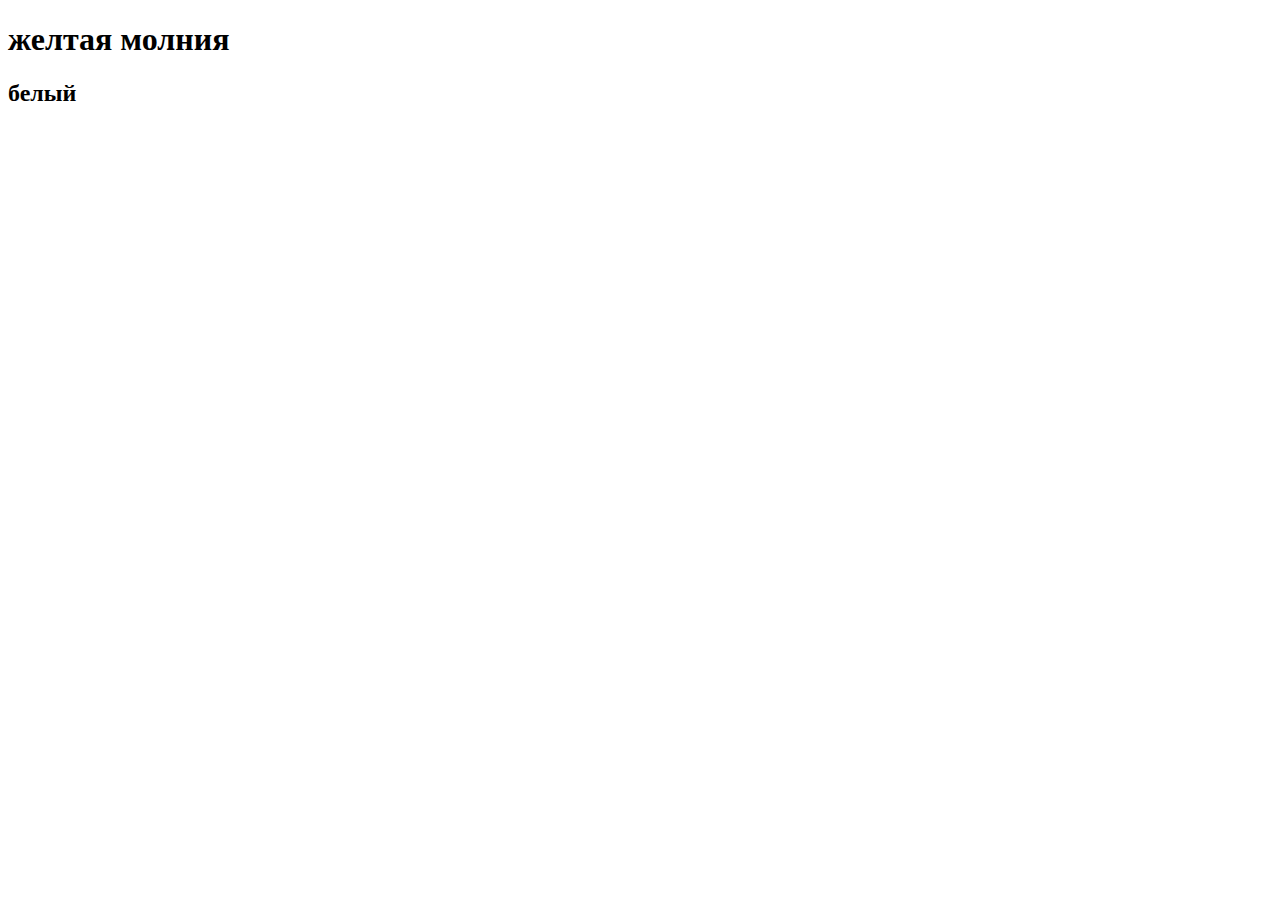
==== index.html @ 7716091f "Два заголовка" ====
<!DOCTYPE html>
<html lang="ru">
<head>
    <meta charset="UTF-8">
    <meta name="viewport" content="width=device-width, initial-scale=1.0">
    <title>Document</title>
</head>
<body>
    <h1>желтая молния</h1>
    <h2>белый</h2>
</body>
</html>
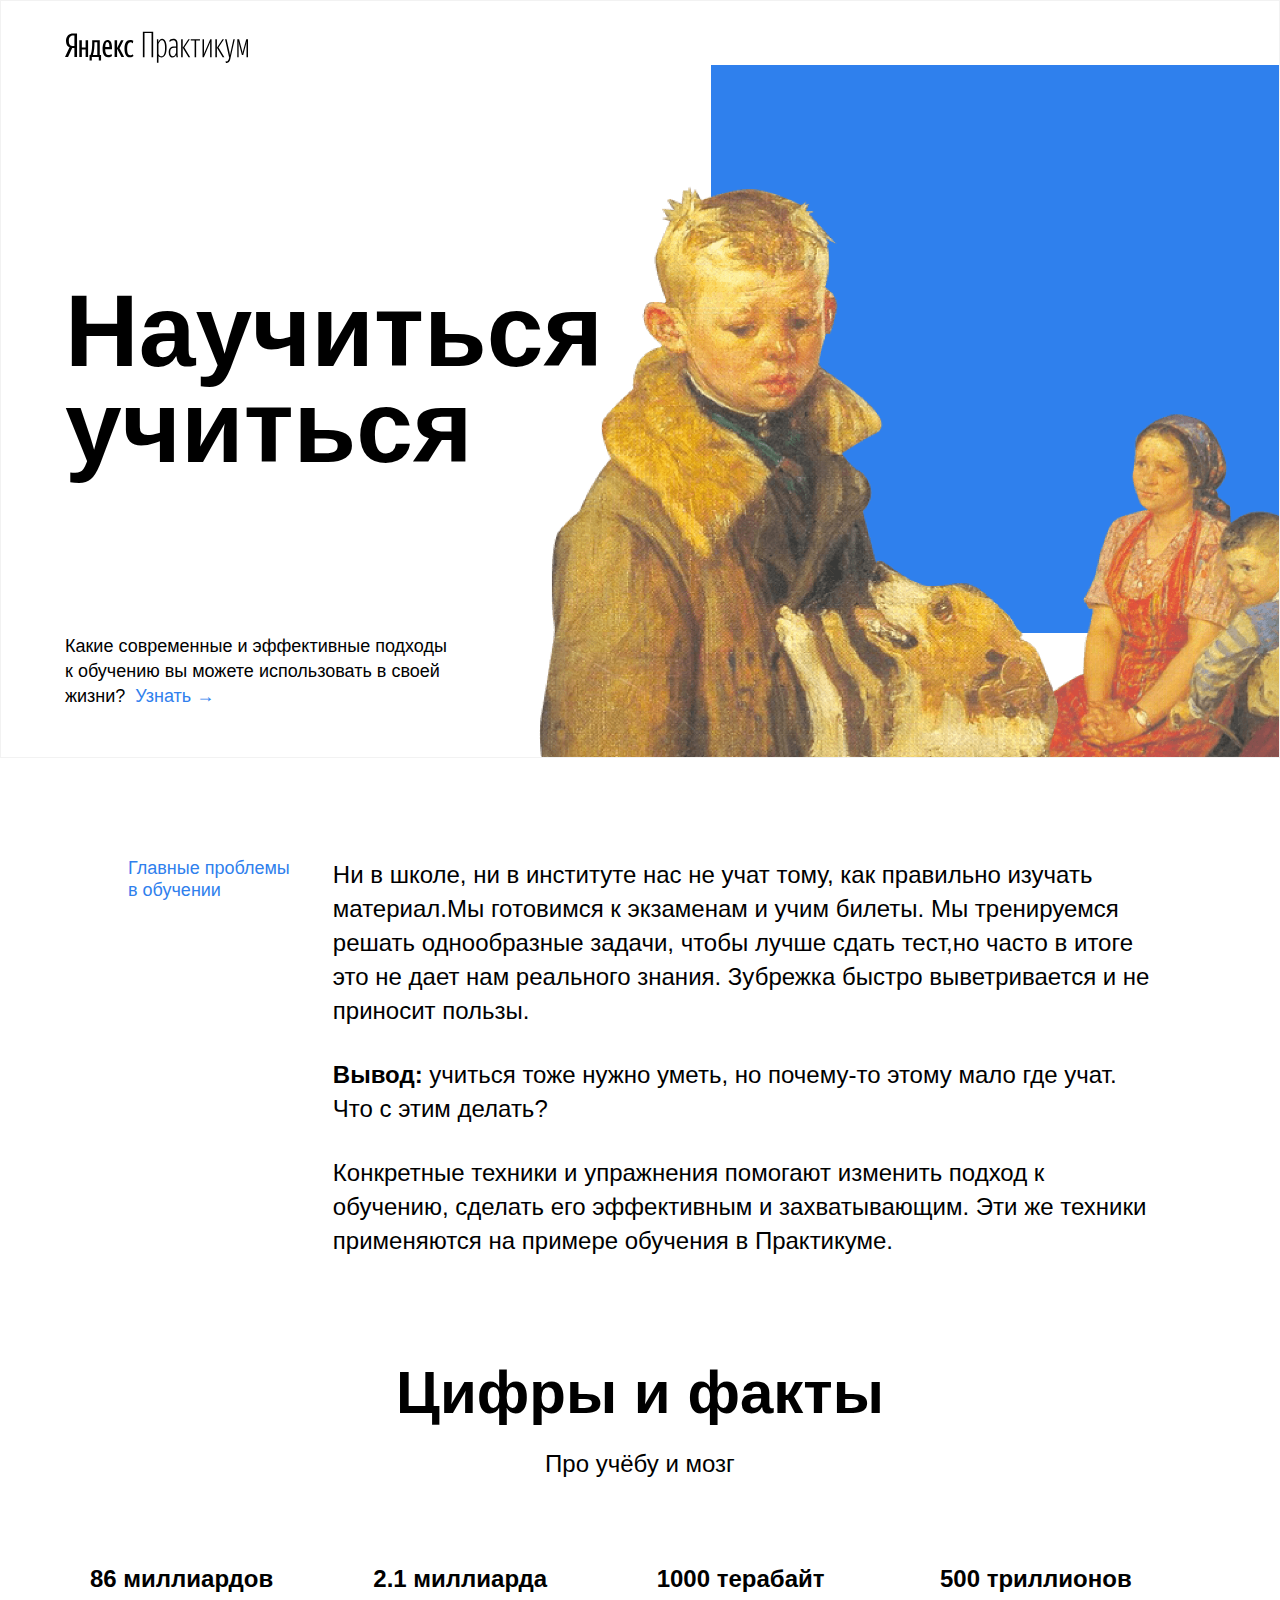
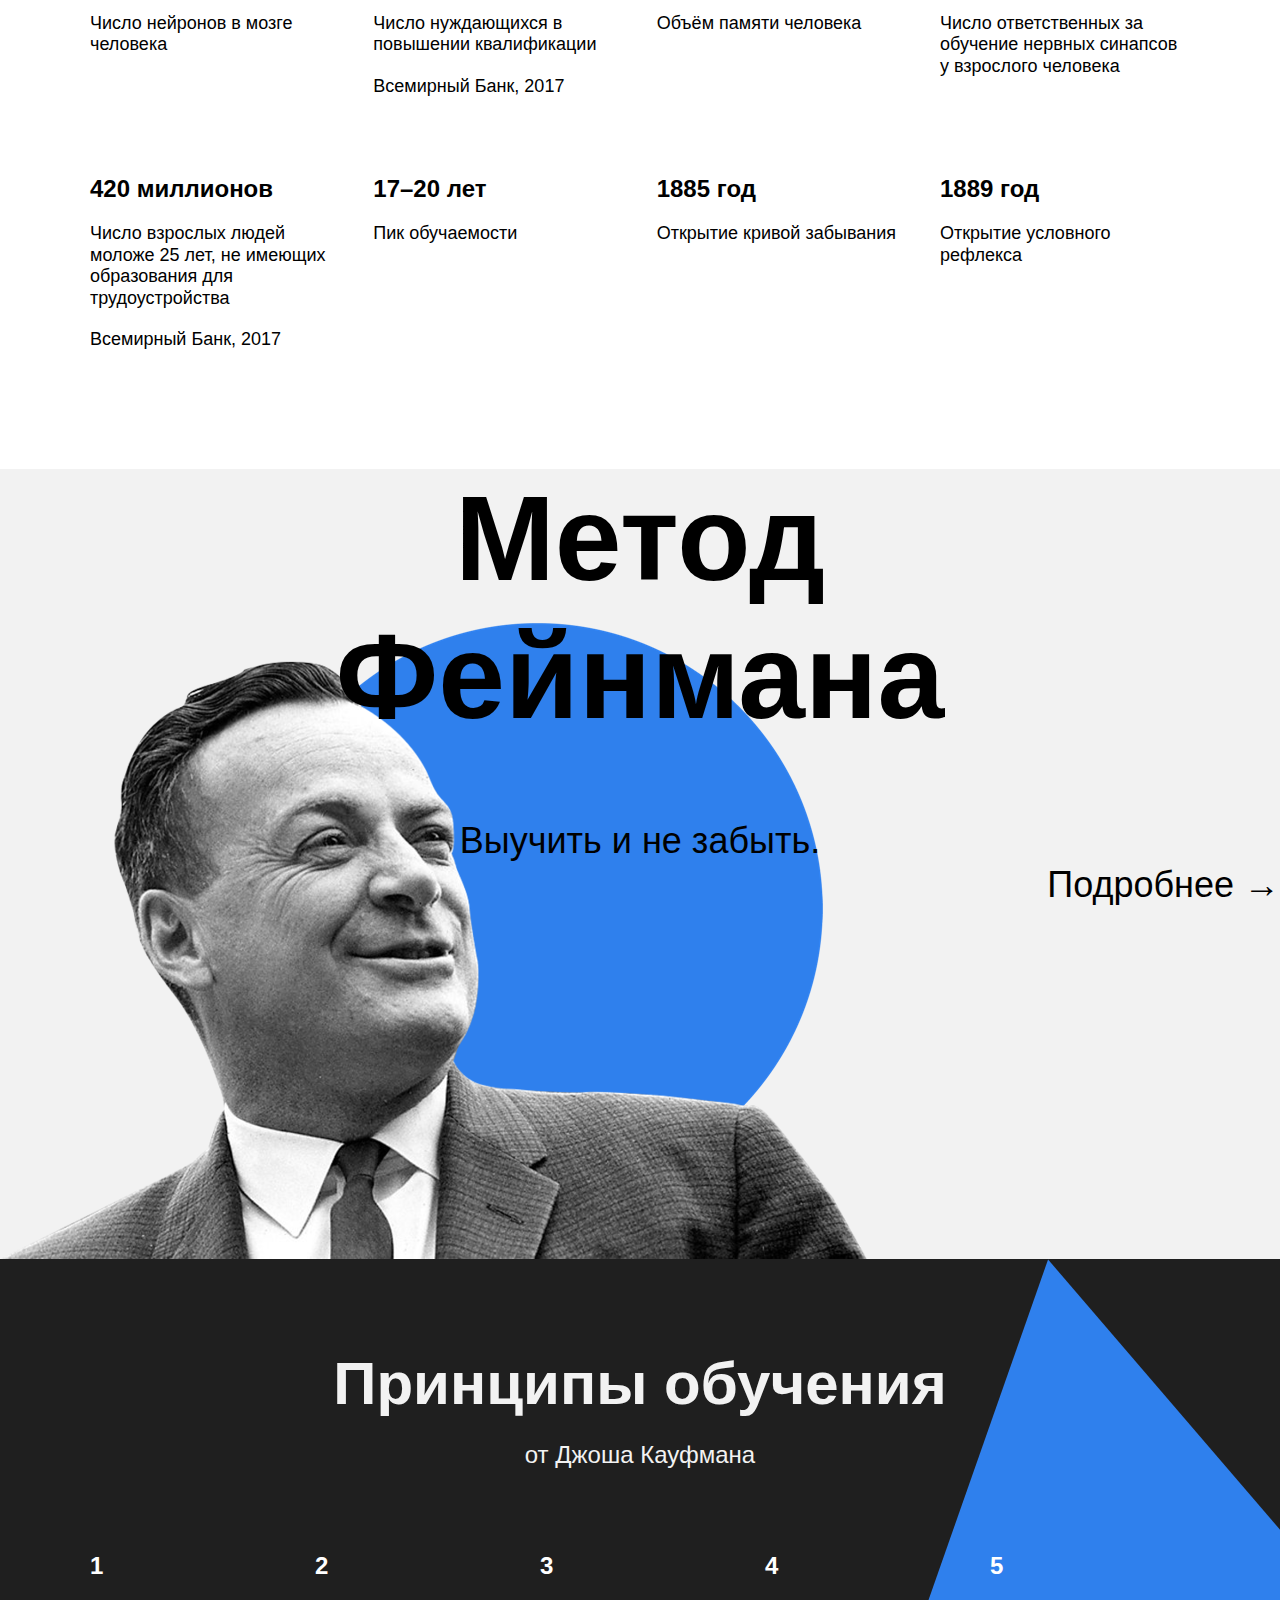
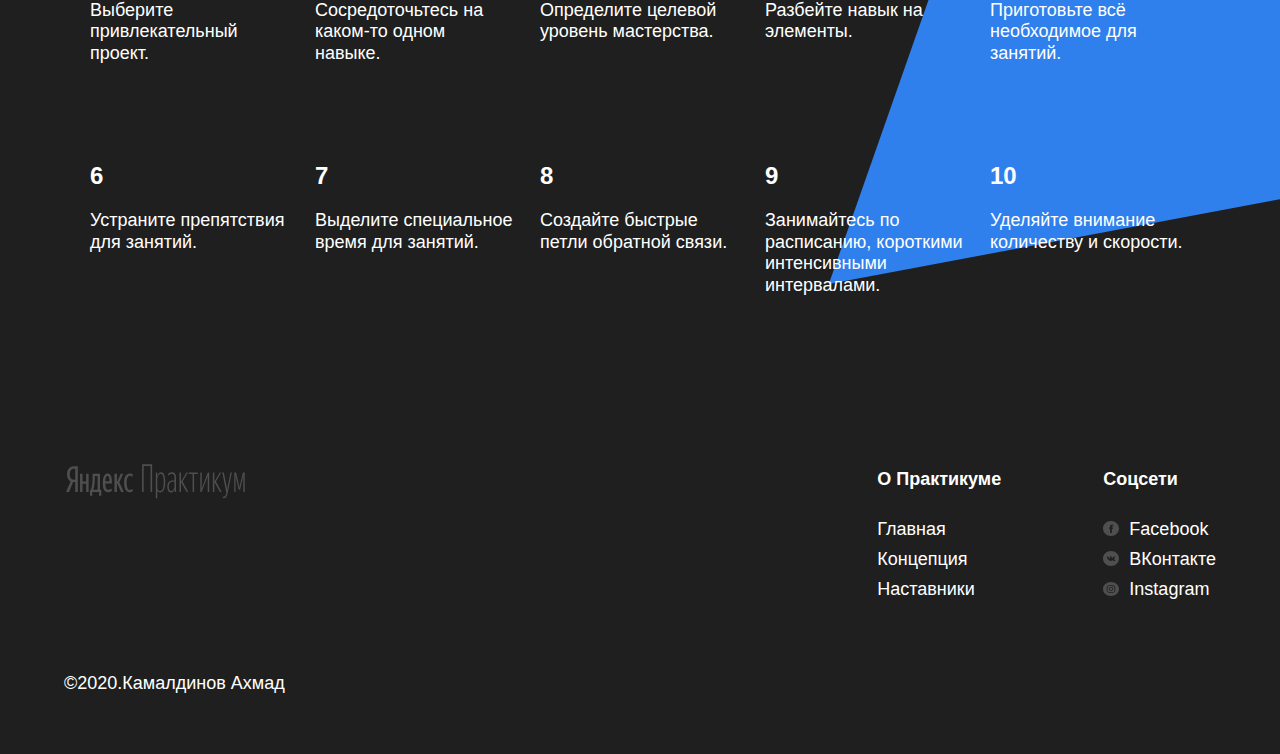
==== commit 2ded3107: "first-p" ====
--- a/index.html
+++ b/index.html
@@ -1,12 +1,181 @@
 <!DOCTYPE html>
 <html lang="ru">
 <head>
-    <meta charset="UTF-8">
-    <meta name="viewport" content="width=device-width, initial-scale=1.0">
-    <title>Document</title>
+  <meta charset="UTF-8">
+  <meta name="viewport" content="width=device-width, initial-scale=1.0">
+  <link rel="stylesheet" href="style.css">
+  <link rel="stylesheet" href="normalize.css">
+  <title> Научиться учиться </title>
 </head>
 <body>
-    <h1>желтая молния</h1>
-    <h2>белый</h2>
+  <div class="page">
+    <header class="header">
+    <img src="./images/logo_place_header.svg" alt="yandex-logo" class="logo logo_place_header">
+    <h1 class="header__title">Научиться учиться</h1>
+    <img src="./images/header-image.png" alt="header-image" class="header__main-illustration">  
+    <p class="header__subtitle">Какие современные и эффективные подходы к обучению вы можете использовать в своей жизни? &nbsp 
+    <a href=# class="header__link"> Узнать →</a> </p>
+    <div class="header__square-pic"> </div>
+    </header>
+
+
+    <main class="content">
+      <section class="description">
+        <div class="two-columns">
+          <h2 class="two-columns__brief">  Главные проблемы в обучении  </h2>
+        <div class="two-columns__main-text">  
+          <p class="two-columns__paragraph">
+             Ни в школе, ни в институте нас не учат тому, как правильно изучать материал.Мы 
+             готовимся к экзаменам и учим билеты. Мы тренируемся решать однообразные задачи, 
+             чтобы лучше сдать тест,но часто в итоге это не дает нам реального знания. Зубрежка 
+             быстро выветривается и не приносит пользы.</p>
+             <p class="two-columns__paragraph"> <span class="two-columns__span-accent"> Вывод: </span>
+             учиться тоже нужно уметь, но почему-то этому мало где учат. Что с этим делать?</p> 
+             <p class="two-columns__paragraph"> Конкретные техники и упражнения помогают 
+             изменить подход к обучению, сделать его эффективным и захватывающим. 
+             Эти же техники применяются на примере обучения в Практикуме.</p>
+        </div>
+        </div>
+      </section>
+    
+
+      <section class="digits">
+           <h2 class="section-title"> Цифры и факты </h2>
+           <p class="section-subtitle"> Про учёбу и мозг </p>
+      <div class="table">
+           <div class="table__cell">
+           <h3 class="table__heading">86 миллиардов </h3>
+           <p class=table__text> Число нейронов в мозге человека </p>
+          </div>
+        <div class="table__cell">
+           <h3 class="table__heading">2.1 миллиарда </h3>
+           <p class=table__text> Число нуждающихся в повышении квалификации </p>
+           <p class=table__text> Всемирный Банк, 2017 </p>
+          </div>
+        <div class="table__cell">
+           <h3 class="table__heading">1000 терабайт </h3>
+           <p class=table__text> Объём памяти человека </p>
+          </div>
+        <div class="table__cell">
+           <h3 class="table__heading">500 триллионов </h3>
+           <p class=table__text> Число ответственных за обучение нервных синапсов у взрослого человека </p>
+          </div>
+        <div class="table__cell">
+           <h3 class="table__heading">420 миллионов </h3>
+           <p class=table__text> Число взрослых людей моложе 25 лет, не имеющих образования для трудоустройства </p>
+           <p class=table__text> Всемирный Банк, 2017 </p>
+          </div>       
+        <div class="table__cell">
+           <h3 class="table__heading">17–20 лет </h3>
+           <p class=table__text> Пик обучаемости </p>
+          </div>
+        <div class="table__cell">
+           <h3 class="table__heading"> 1885 год</h3>
+           <p class=table__text> Открытие кривой забывания </p>
+          </div>
+        <div class="table__cell">
+           <h3 class="table__heading"> 1889 год</h3>
+           <p class=table__text> Открытие условного рефлекса </p>
+          </div>
+       </div> 
+      </section>
+
+
+      <section class="feynman">
+        <h2 class="feynman__title">Метод Фейнмана</h2>
+        <p class="feynman__subtitle">Выучить и не забыть.</p>
+        <a class="feynman__link" href=#>Подробнее →</a>
+      </section>
+
+      <section class="kaufman">
+        <h2 class="section-title section-title_theme_dark">Принципы обучения</h2>
+        <p class=" section-subtitle  section-subtitle_theme_dark">от Джоша Кауфмана</p>
+        <div class="kaufman__triangle"></div>
+        <div class="table table_theme_dark">
+          <div class="table__cell table__cell_theme_dark">
+             <h3 class="table__heading table__heading_theme_dark">1</h3>
+             <p class="table__text table__text_theme_dark">Выберите привлекательный проект.</p>
+           </div> 
+          <div class="table__cell table__cell_theme_dark">
+             <h3 class="table__heading table__heading_theme_dark">2</h3>
+             <p class="table__text table__text_theme_dark">Сосредоточьтесь на каком-то одном навыке.</p>
+          </div>
+          <div class="table__cell table__cell_theme_dark">
+             <h3 class="table__heading table__heading_theme_dark">3</h3>
+             <p class="table__text table__text_theme_dark">Определите целевой уровень мастерства.</p>
+           </div>
+          <div class="table__cell table__cell_theme_dark">
+             <h3 class="table__heading table__heading_theme_dark">4</h3>
+             <p class="table__text table__text_theme_dark">Разбейте навык на элементы.</p>
+          </div>
+          <div class="table__cell table__cell_theme_dark">
+             <h3 class="table__heading table__heading_theme_dark">5</h3>
+             <p class="table__text table__text_theme_dark">Приготовьте всё необходимое для занятий.</p>
+          </div>
+          <div class="table__cell table__cell_theme_dark">
+             <h3 class="table__heading table__heading_theme_dark">6</h3>
+             <p class="table__text table__text_theme_dark">Устраните препятствия для занятий.</p>
+          </div>
+          <div class="table__cell table__cell_theme_dark">
+             <h3 class="table__heading table__heading_theme_dark">7</h3>
+             <p class="table__text table__text_theme_dark">Выделите специальное время для занятий.</p>
+          </div>
+          <div class="table__cell table__cell_theme_dark">
+             <h3 class="table__heading table__heading_theme_dark">8</h3>
+             <p class="table__text table__text_theme_dark">Создайте быстрые петли обратной связи.</p>
+          </div>
+          <div class="table__cell table__cell_theme_dark">
+             <h3 class="table__heading table__heading_theme_dark">9</h3>
+             <p class="table__text table__text_theme_dark">Занимайтесь по расписанию, короткими интенсивными интервалами.</p>
+          </div>
+          <div class="table__cell table__cell_theme_dark">
+             <h3 class="table__heading table__heading_theme_dark">10</h3>
+             <p class="table__text table__text_theme_dark">Уделяйте внимание количеству и скорости.</p>
+          </div>
+        </div>
+      </section>
+    </main>
+
+
+    <footer class="footer">
+    <div class="footer__columns">
+      <div class="footer_column footer__column_content_copyright">
+         <img src="./images/logo_place_footer.svg" alt="yandex-logo" class="logo logo_place_footer">
+         <p class="footer__author"> &copy;2020.Камалдинов Ахмад</p>
+    </div>
+    <nav class="footer_column footer__column_content_info">
+         <h3 class="footer__column-heading">О Практикуме</h3>
+         <ul class="footer__column-links"> 
+      <li class="footer__column-list">
+         <a href="https://praktikum.yandex.ru" target="_blank" class="footer__column-link">Главная</a>
+         </li>
+      <li class="footer__column-list">
+         <a href="https://praktikum.yandex.ru/web/" target="_blank" class="footer__column-link">Концепция </a>
+         </li>
+      <li class="footer__column-list">
+         <a href="https://praktikum.yandex.ru/promo/mentors-school/" target="_blank" class="footer__column-link"> Наставники </a>
+         </li>
+      </ul>
+      </nav>
+    <nav class="footer_column footer__column_content_social">
+        <h3 class="footer__column-heading">Соцсети</h3>
+        <ul class="footer__column-links">
+      <li class="footer__column-list"> 
+        <a href="https://www.facebook.com/yandex.praktikum" target="_blank" class="footer__column-link">  
+        <img class=footer__social-icon src="images/facebook_color_white.svg"  alt="Facebook,">Facebook</a>
+        </li>
+      <li class="footer__column-list"> 
+        <a href="https://vk.com/yandex.praktikum" target="_blank" class="footer__column-link"> 
+        <img class=footer__social-icon src="images/vk_color_white.svg"  alt="VKi,">ВКонтакте</a>
+        </li>
+      <li class="footer__column-list"> 
+          <a href="https://www.instagram.com/yndx.praktikum/" target="_blank" class="footer__column-link">
+          <img class=footer__social-icon src="images/instagram_color_white.svg"  alt="Instagram,">Instagram</a>
+         </li>
+      </ul>
+    </nav>
+    </div>
+    </footer>
+  </div>
 </body>
-</html>+</html>
--- a/style.css
+++ b/style.css
@@ -0,0 +1,377 @@
+.page {
+  min-width: 1100px;
+  /* мы ещё не умеем делать мобильную версию сайта, */
+  /* поэтому выше установлена минимальная ширина страницы */
+  max-width: 1600px;
+  /* выше установили ограничение по максимальной ширине */
+  margin: 0 auto;
+  /* выше для экранов больше 1600px отцентрировали весь контент */
+  font-family: 'Helvetica Neue', Arial, sans-serif;
+}
+
+.header {
+  height: 100vh;
+  min-height: 600px;
+  max-height: 756px;
+  border-width:1px;
+  border-style:solid;
+  position: relative;
+  display: flex;
+  color:  #f2f2f2 ;
+}
+
+.logo_place_header{
+  width: 183px;
+  height: 32px;
+  position: absolute;
+  top:30px;
+  left:64px;
+}
+
+.header__main-illustration {
+  height: 608px;
+  width: 765px;
+  position: absolute;
+  bottom: 0;
+  right: 0;
+  z-index: 1;
+}
+
+.header__square-pic{
+  position: absolute;
+  top:64px;
+  right: 0;
+  width:568px ;
+  height:568px ;
+  background-color: #2f80ed;
+}
+
+.header__title{
+  align-self: center;
+  padding-left:64px;
+  font-size:102px;
+  font-weight: bold;
+  line-height: 96px;
+  width: 730px;
+  color: black;
+}
+
+.header__subtitle{
+  position:absolute;
+  bottom: 30px ;
+  left:64px;
+  width: 388px;
+  font-size: 18px;
+  font-weight: normal;
+  line-height: 25px;
+  color: #000;
+  z-index: 2;
+}
+
+
+.header__link{
+  position: absolute;
+  text-decoration: none;
+  color: #2f80ed;
+}
+
+.description {
+  min-width:784px;
+}
+
+
+.two-columns {
+  display: flex;
+  align-self: center;
+  flex-direction: row;
+  justify-content: space-between;
+  margin:100px auto 100px auto;
+  width: 80%;
+}
+
+.two-columns__paragraph:nth-of-type(2n){
+  margin-top: 30px;
+  margin-bottom: 30px;
+}
+
+
+.two-columns__paragraph{
+  margin: 0;
+  padding: 0;
+}
+
+
+.two-columns__brief {
+  margin: 0;
+  width:175px;
+  font-size: 18px;
+  line-height: 1.2;
+  font-weight: normal;
+  color: #2f80ed;
+}
+
+.two-columns__main-text {
+  width:80%;
+  font-size: 24px;
+  font-weight:normal ;
+  line-height: 34px;
+  
+}
+
+.two-columns__span-accent{
+  font-size: 24px;
+  font-weight: bold;
+  line-height: 34px;
+}
+
+.digits{
+  display: flex;
+  margin:100px auto 100px auto;
+  flex-direction: column;  
+}
+
+.table__heading {
+  margin:0;
+  line-height: 1.15;
+  font-size: 24px;
+  font-weight: bold;
+}
+
+.table{ 
+  display: flex;
+  width: 1100px;
+  flex-wrap: wrap;
+  justify-content: space-between;
+  align-self: center;
+}
+
+.section-title {
+  text-align: center;
+  align-self: center;
+  margin:0;
+  width:60%;
+  line-height: 69px;
+  font-size: 60px;
+  font-weight: bold;
+}
+
+.section-subtitle {
+  width:60%;
+  text-align: center;
+  align-self: center;
+  margin-top: 20px;
+  line-height: 34px;
+  font-size: 24px;
+  font-weight: normal;
+}
+
+.table__cell{
+  width:250px;
+  margin-top:60px;
+}
+
+.table__text{
+  line-height: 1.2;
+  font-size: 18px;
+  font-weight: normal;
+  margin-top:20px;
+}
+
+.feynman{
+  display:flex;
+  background-image: url(./images/feynman.png);
+  background-repeat: no-repeat;
+  position: relative;
+  flex-direction: column;
+  background-position: left bottom;
+  background-size: 867px 637px;
+  height: 790px;
+  background-color: #f2f2f2;
+}
+
+.feynman__title {
+  text-align: center;
+  align-self: center;
+  margin: 0;
+  font-size: 120px;
+  font-weight: bold;
+  line-height: 1.15;
+  width: 648px;
+  z-index: 1;
+}
+
+.feynman__subtitle{
+  text-align: center;
+  align-self: center;
+  margin-top: 70px;
+  line-height: 51px;
+  font-size:36px;
+  font-weight: normal;
+  z-index: 1;
+}
+
+.feynman__link{
+  position: absolute;
+  right:0;
+  top:50%;
+  font-size: 36px;
+  list-style: 51px;
+  font-weight: normal;
+  text-decoration: none;
+  color: black;
+  z-index: 1;
+}
+
+.kaufman{
+  display: flex;
+  flex-direction: column;
+  overflow: hidden;
+  position: relative;
+  background-color: #1f1f1f;
+  padding-bottom: 90px;
+}
+  
+.kaufman__triangle {
+  background-image: url(./images/kaufman-triangle.svg);
+  height: 877px;
+  width:  877px;
+  position: absolute;
+  background-size: contain;
+  z-index: 1;
+  top: 0;
+  right: -210px;
+  }
+
+
+.section-title_theme_dark{
+  z-index: 1;
+  width: 60%;
+  margin: 90px 0 20px 0;
+  color: #f2f2f2;
+  font-size: 60px;
+  font-weight: bold;
+  line-height: 69px;
+  }
+
+.section-subtitle_theme_dark{
+  z-index: 1;
+  margin: 0;
+  width: 60%;
+  color: #f2f2f2;
+  font-size: 24px;
+  font-weight: normal;
+  line-height: 34px;
+  }
+
+/* и элемента с модификатором вида ключ-значение */
+.table__cell_theme_dark {
+  width: 200px;
+  color: white;
+  margin-right: 0;
+  margin-top: 80px;
+  z-index: 1;
+}
+
+.table__heading_theme_dark{
+  font-size: 24px;
+  font-weight: bold;
+  line-height: 1.15;
+}
+
+.table__text_theme_dark{
+  font-size: 18px;
+  font-weight: normal;
+  line-height: 1.2;
+}
+
+.footer {
+  padding: 60px 0 40px 0;
+  background-color: #1f1f1f;
+}
+
+.footer__author {
+  align-self: baseline;
+  margin: 18px 0;
+  font-size: 18px;
+  line-height: 25px;
+  color: white;
+}
+
+.logo_place_footer {
+  align-self: flex-start;
+  margin: 0;
+  height: 35px;
+  width: 183px;
+}
+
+.footer__columns {
+  display: flex;
+  flex-direction: row;
+  align-self: center;
+  margin: 0 auto 0 auto;
+  min-height: 250px;
+  width: 90%;
+  justify-content: space-between;
+}
+
+.footer_column {
+  display: flex;
+  flex-direction: column;
+  margin: 0;
+}
+
+.footer__column_content_copyright {
+  justify-content: space-between;
+  flex-basis: 711px;
+}
+
+.footer__column_content_info {
+  justify-content: flex-start;
+}
+
+.footer__column_content_social {
+  justify-content: flex-start;
+}
+
+.footer__column-heading {
+  align-self: flex-start;
+  margin: 0;
+  font-size: 18px;
+  font-weight: bold;
+  line-height: 30px;
+  color: white;
+}
+
+.footer__column-links {
+  display: flex;
+  flex-direction: column;
+  margin: 20px 0 16px 0;
+  justify-content: space-between;
+  font-size: 18px;
+  line-height: 30px;
+  text-decoration: none;
+  color: white;
+  padding: 0;
+}
+
+.footer__column-link {
+  display: flex;
+  flex-direction: row;
+  margin: 0;
+  text-decoration: none;
+  color: white;
+}
+
+.footer__column-list {
+  padding: 0;
+  margin: 0;
+  list-style: none;
+}
+
+.footer__social-icon {
+  align-self: center;
+  margin: 0 10px 0 0;
+  height: 16px;
+  width: 16px;
+}
+
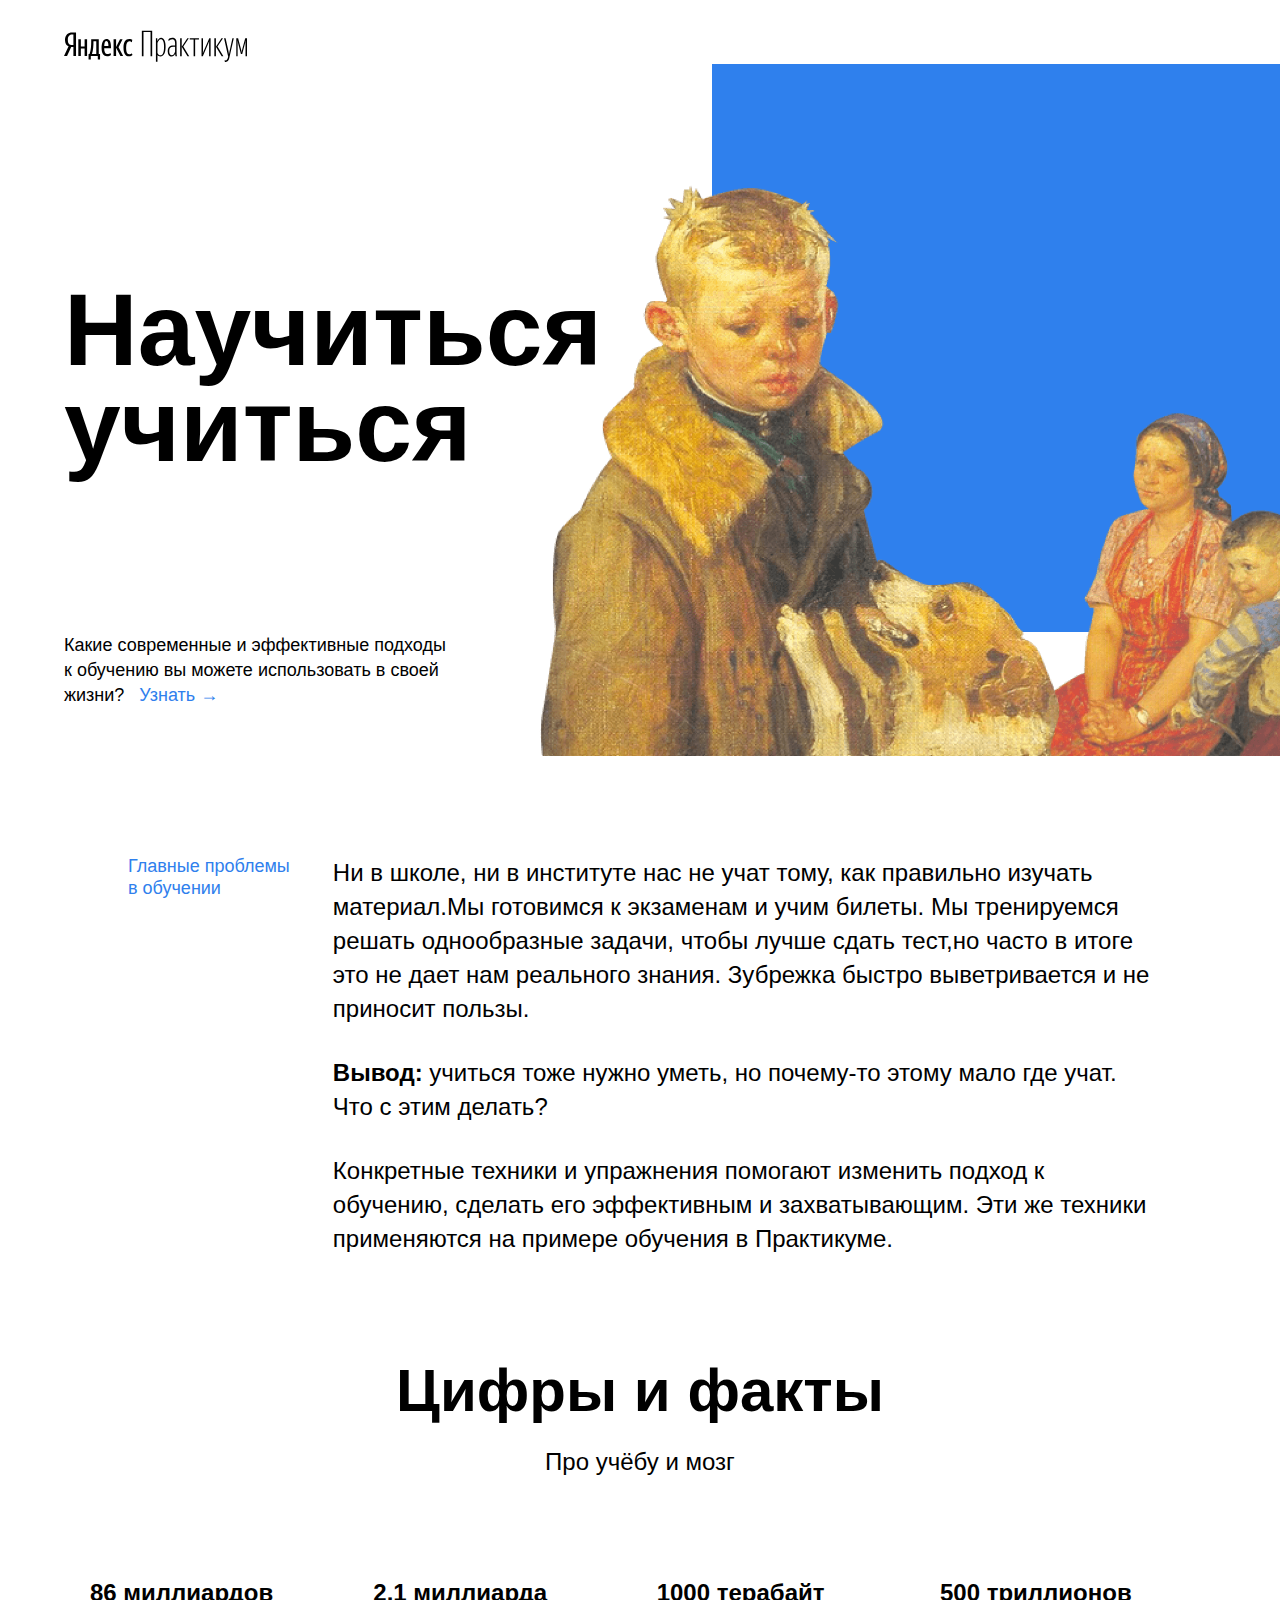
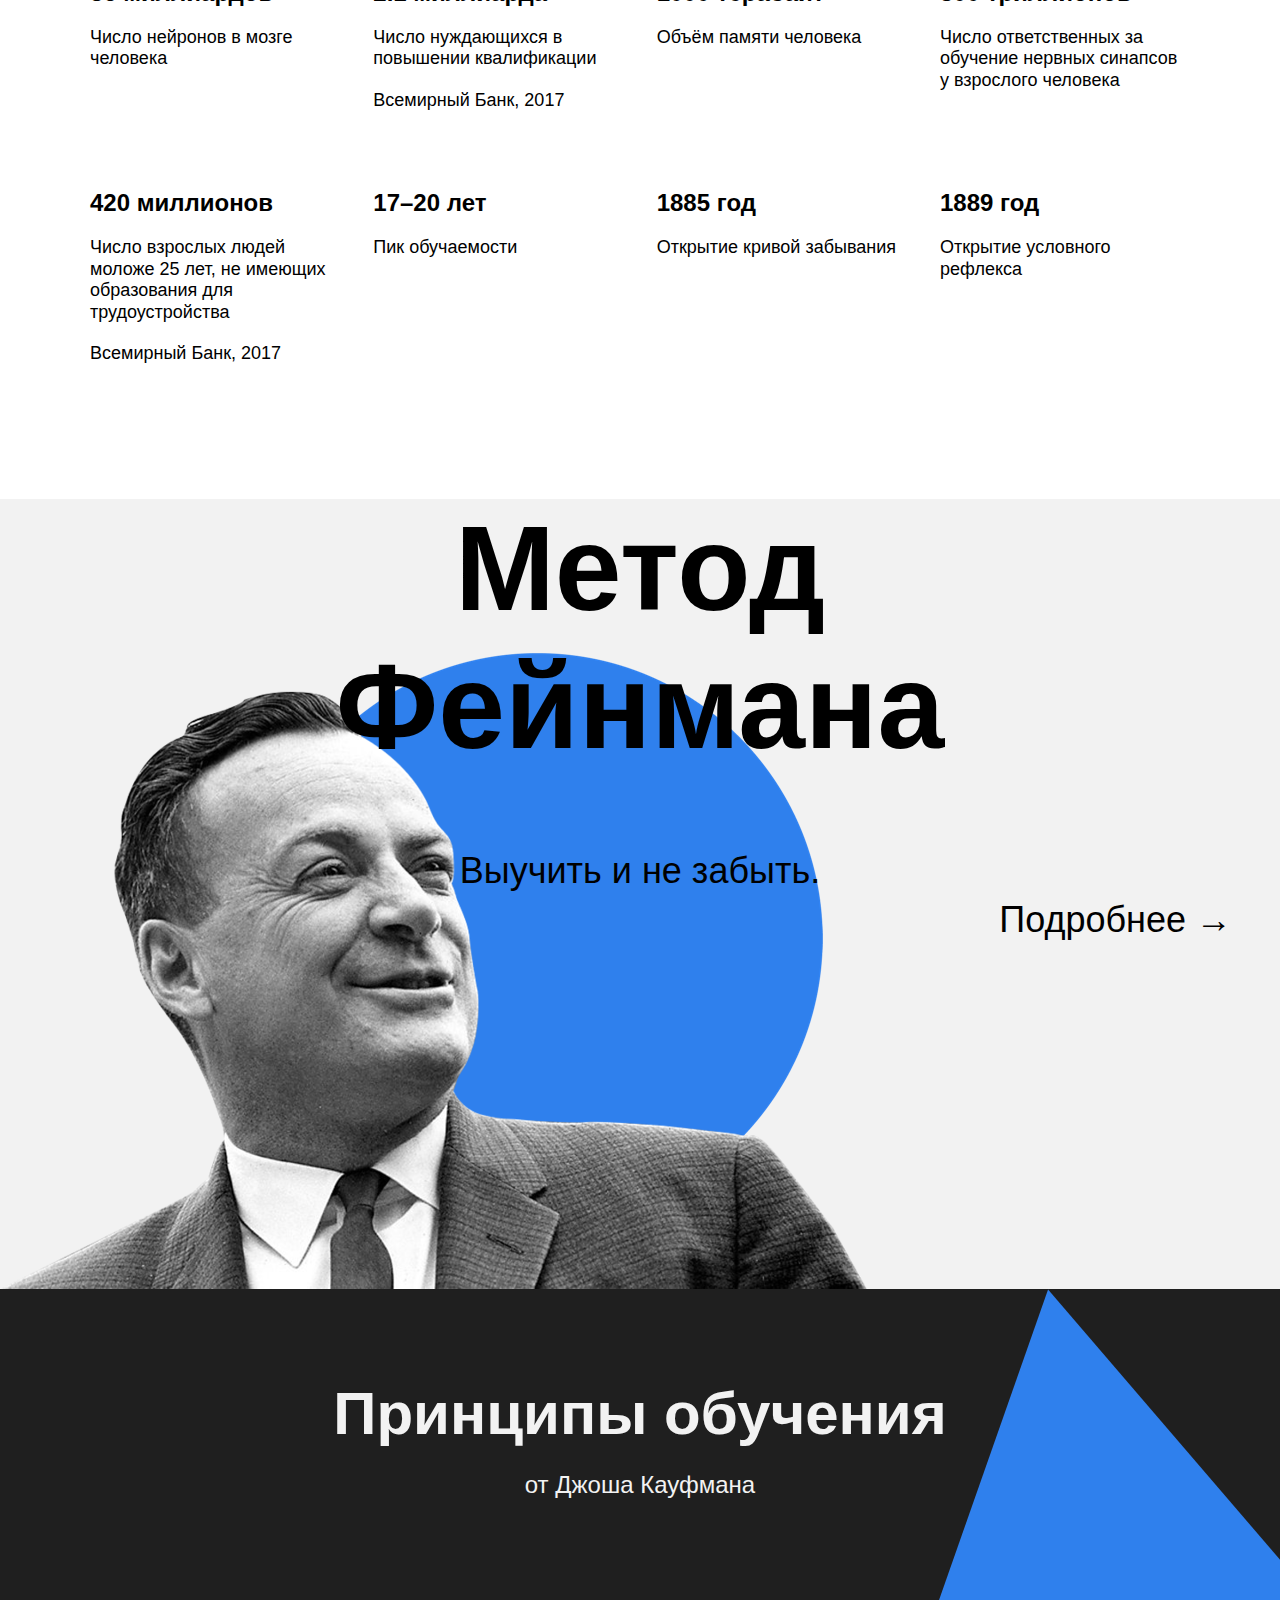
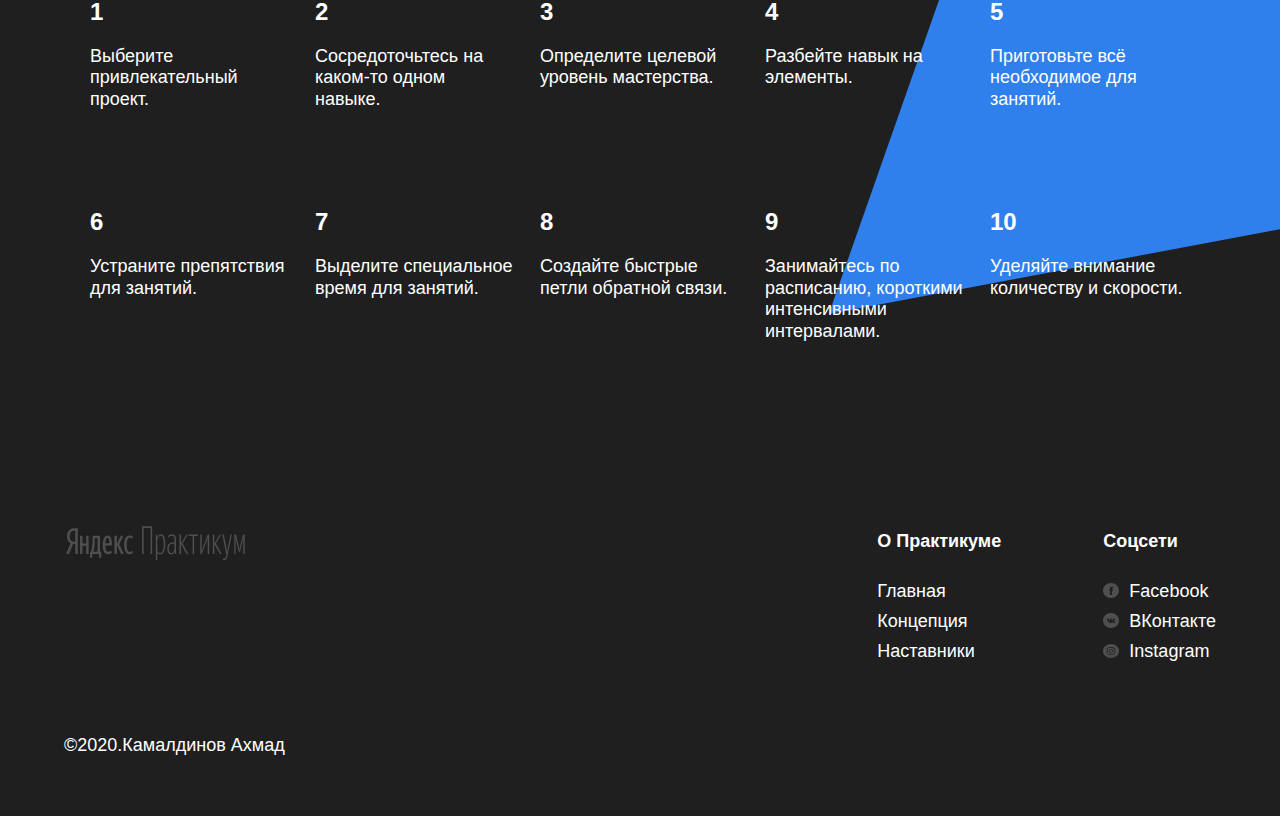
==== commit fdedb792: "Исправил ошибки и улучшил код" ====
--- a/index.html
+++ b/index.html
@@ -3,18 +3,18 @@
 <head>
   <meta charset="UTF-8">
   <meta name="viewport" content="width=device-width, initial-scale=1.0">
+  <link rel="stylesheet" href="normalize.css">
   <link rel="stylesheet" href="style.css">
-  <link rel="stylesheet" href="normalize.css">
   <title> Научиться учиться </title>
 </head>
 <body>
   <div class="page">
     <header class="header">
-    <img src="./images/logo_place_header.svg" alt="yandex-logo" class="logo logo_place_header">
+    <img src="./images/logo_place_header.svg" alt="Логотип Яндекс Практикум" class="logo logo_place_header">
     <h1 class="header__title">Научиться учиться</h1>
-    <img src="./images/header-image.png" alt="header-image" class="header__main-illustration">  
-    <p class="header__subtitle">Какие современные и эффективные подходы к обучению вы можете использовать в своей жизни? &nbsp 
-    <a href=# class="header__link"> Узнать →</a> </p>
+    <img src="./images/header-image.png" alt="Опять двойка — картина художника Фёдора Решетникова, созданная в 1952 году" class="header__main-illustration">  
+    <p class="header__subtitle">Какие современные и эффективные подходы к обучению вы можете использовать в своей жизни? &nbsp; 
+    <a href=# class="header__link">Узнать &rarr;</a> </p>
     <div class="header__square-pic"> </div>
     </header>
 
@@ -42,42 +42,42 @@
       <section class="digits">
            <h2 class="section-title"> Цифры и факты </h2>
            <p class="section-subtitle"> Про учёбу и мозг </p>
-      <div class="table">
-           <div class="table__cell">
+      <ul class="table">
+           <li class="table__cell">
            <h3 class="table__heading">86 миллиардов </h3>
            <p class=table__text> Число нейронов в мозге человека </p>
-          </div>
-        <div class="table__cell">
+          </li>
+        <li class="table__cell">
            <h3 class="table__heading">2.1 миллиарда </h3>
            <p class=table__text> Число нуждающихся в повышении квалификации </p>
            <p class=table__text> Всемирный Банк, 2017 </p>
-          </div>
-        <div class="table__cell">
+          </li>
+        <li class="table__cell">
            <h3 class="table__heading">1000 терабайт </h3>
            <p class=table__text> Объём памяти человека </p>
-          </div>
-        <div class="table__cell">
+          </li>
+        <li class="table__cell">
            <h3 class="table__heading">500 триллионов </h3>
            <p class=table__text> Число ответственных за обучение нервных синапсов у взрослого человека </p>
-          </div>
-        <div class="table__cell">
+          </li>
+        <li class="table__cell">
            <h3 class="table__heading">420 миллионов </h3>
            <p class=table__text> Число взрослых людей моложе 25 лет, не имеющих образования для трудоустройства </p>
            <p class=table__text> Всемирный Банк, 2017 </p>
-          </div>       
-        <div class="table__cell">
+          </li>       
+        <li class="table__cell">
            <h3 class="table__heading">17–20 лет </h3>
            <p class=table__text> Пик обучаемости </p>
-          </div>
-        <div class="table__cell">
+          </li>
+        <li class="table__cell">
            <h3 class="table__heading"> 1885 год</h3>
            <p class=table__text> Открытие кривой забывания </p>
-          </div>
-        <div class="table__cell">
+          </li>
+        <li class="table__cell">
            <h3 class="table__heading"> 1889 год</h3>
            <p class=table__text> Открытие условного рефлекса </p>
-          </div>
-       </div> 
+          </li>
+        </ul> 
       </section>
 
 
@@ -91,56 +91,56 @@
         <h2 class="section-title section-title_theme_dark">Принципы обучения</h2>
         <p class=" section-subtitle  section-subtitle_theme_dark">от Джоша Кауфмана</p>
         <div class="kaufman__triangle"></div>
-        <div class="table table_theme_dark">
-          <div class="table__cell table__cell_theme_dark">
+        <ul class="table table_theme_dark">
+          <li class="table__cell table__cell_theme_dark">
              <h3 class="table__heading table__heading_theme_dark">1</h3>
              <p class="table__text table__text_theme_dark">Выберите привлекательный проект.</p>
-           </div> 
-          <div class="table__cell table__cell_theme_dark">
+          </li> 
+          <li class="table__cell table__cell_theme_dark">
              <h3 class="table__heading table__heading_theme_dark">2</h3>
              <p class="table__text table__text_theme_dark">Сосредоточьтесь на каком-то одном навыке.</p>
-          </div>
-          <div class="table__cell table__cell_theme_dark">
+          </li>
+          <li class="table__cell table__cell_theme_dark">
              <h3 class="table__heading table__heading_theme_dark">3</h3>
              <p class="table__text table__text_theme_dark">Определите целевой уровень мастерства.</p>
-           </div>
-          <div class="table__cell table__cell_theme_dark">
+           </li>
+          <li class="table__cell table__cell_theme_dark">
              <h3 class="table__heading table__heading_theme_dark">4</h3>
              <p class="table__text table__text_theme_dark">Разбейте навык на элементы.</p>
-          </div>
-          <div class="table__cell table__cell_theme_dark">
+          </li>
+          <li class="table__cell table__cell_theme_dark">
              <h3 class="table__heading table__heading_theme_dark">5</h3>
              <p class="table__text table__text_theme_dark">Приготовьте всё необходимое для занятий.</p>
-          </div>
-          <div class="table__cell table__cell_theme_dark">
+          </li>
+          <li class="table__cell table__cell_theme_dark">
              <h3 class="table__heading table__heading_theme_dark">6</h3>
              <p class="table__text table__text_theme_dark">Устраните препятствия для занятий.</p>
-          </div>
-          <div class="table__cell table__cell_theme_dark">
+          </li>
+          <li class="table__cell table__cell_theme_dark">
              <h3 class="table__heading table__heading_theme_dark">7</h3>
              <p class="table__text table__text_theme_dark">Выделите специальное время для занятий.</p>
-          </div>
-          <div class="table__cell table__cell_theme_dark">
+          </li>
+          <li class="table__cell table__cell_theme_dark">
              <h3 class="table__heading table__heading_theme_dark">8</h3>
              <p class="table__text table__text_theme_dark">Создайте быстрые петли обратной связи.</p>
-          </div>
-          <div class="table__cell table__cell_theme_dark">
+          </li>
+          <li class="table__cell table__cell_theme_dark">
              <h3 class="table__heading table__heading_theme_dark">9</h3>
              <p class="table__text table__text_theme_dark">Занимайтесь по расписанию, короткими интенсивными интервалами.</p>
-          </div>
-          <div class="table__cell table__cell_theme_dark">
+          </li>
+          <li class="table__cell table__cell_theme_dark">
              <h3 class="table__heading table__heading_theme_dark">10</h3>
              <p class="table__text table__text_theme_dark">Уделяйте внимание количеству и скорости.</p>
-          </div>
-        </div>
+          </li>
+        </ul>
       </section>
     </main>
 
 
     <footer class="footer">
     <div class="footer__columns">
-      <div class="footer_column footer__column_content_copyright">
-         <img src="./images/logo_place_footer.svg" alt="yandex-logo" class="logo logo_place_footer">
+      <div class="footer__column footer__column_content_copyright">
+         <img src="./images/logo_place_footer.svg" alt="Логотип Яндекс Практикум" class="logo logo_place_footer">
          <p class="footer__author"> &copy;2020.Камалдинов Ахмад</p>
     </div>
     <nav class="footer_column footer__column_content_info">
--- a/style.css
+++ b/style.css
@@ -13,8 +13,6 @@
   height: 100vh;
   min-height: 600px;
   max-height: 756px;
-  border-width:1px;
-  border-style:solid;
   position: relative;
   display: flex;
   color:  #f2f2f2 ;
@@ -70,7 +68,6 @@
 
 
 .header__link{
-  position: absolute;
   text-decoration: none;
   color: #2f80ed;
 }
@@ -143,6 +140,9 @@
   flex-wrap: wrap;
   justify-content: space-between;
   align-self: center;
+  list-style:none;
+  margin-left: 0;
+  padding-left: 0; 
 }
 
 .section-title {
@@ -168,6 +168,8 @@
 .table__cell{
   width:250px;
   margin-top:60px;
+  margin-left: 0;
+  padding-left: 0; 
 }
 
 .table__text{
@@ -185,7 +187,7 @@
   flex-direction: column;
   background-position: left bottom;
   background-size: 867px 637px;
-  height: 790px;
+  min-height: 790px;
   background-color: #f2f2f2;
 }
 
@@ -212,10 +214,10 @@
 
 .feynman__link{
   position: absolute;
-  right:0;
+  right:48px;
   top:50%;
   font-size: 36px;
-  list-style: 51px;
+  line-height: 51px;
   font-weight: normal;
   text-decoration: none;
   color: black;
@@ -317,7 +319,6 @@
 .footer_column {
   display: flex;
   flex-direction: column;
-  margin: 0;
 }
 
 .footer__column_content_copyright {
@@ -375,3 +376,7 @@
   width: 16px;
 }
 
+.footer__column{
+  display: flex;
+  flex-direction: column;
+  }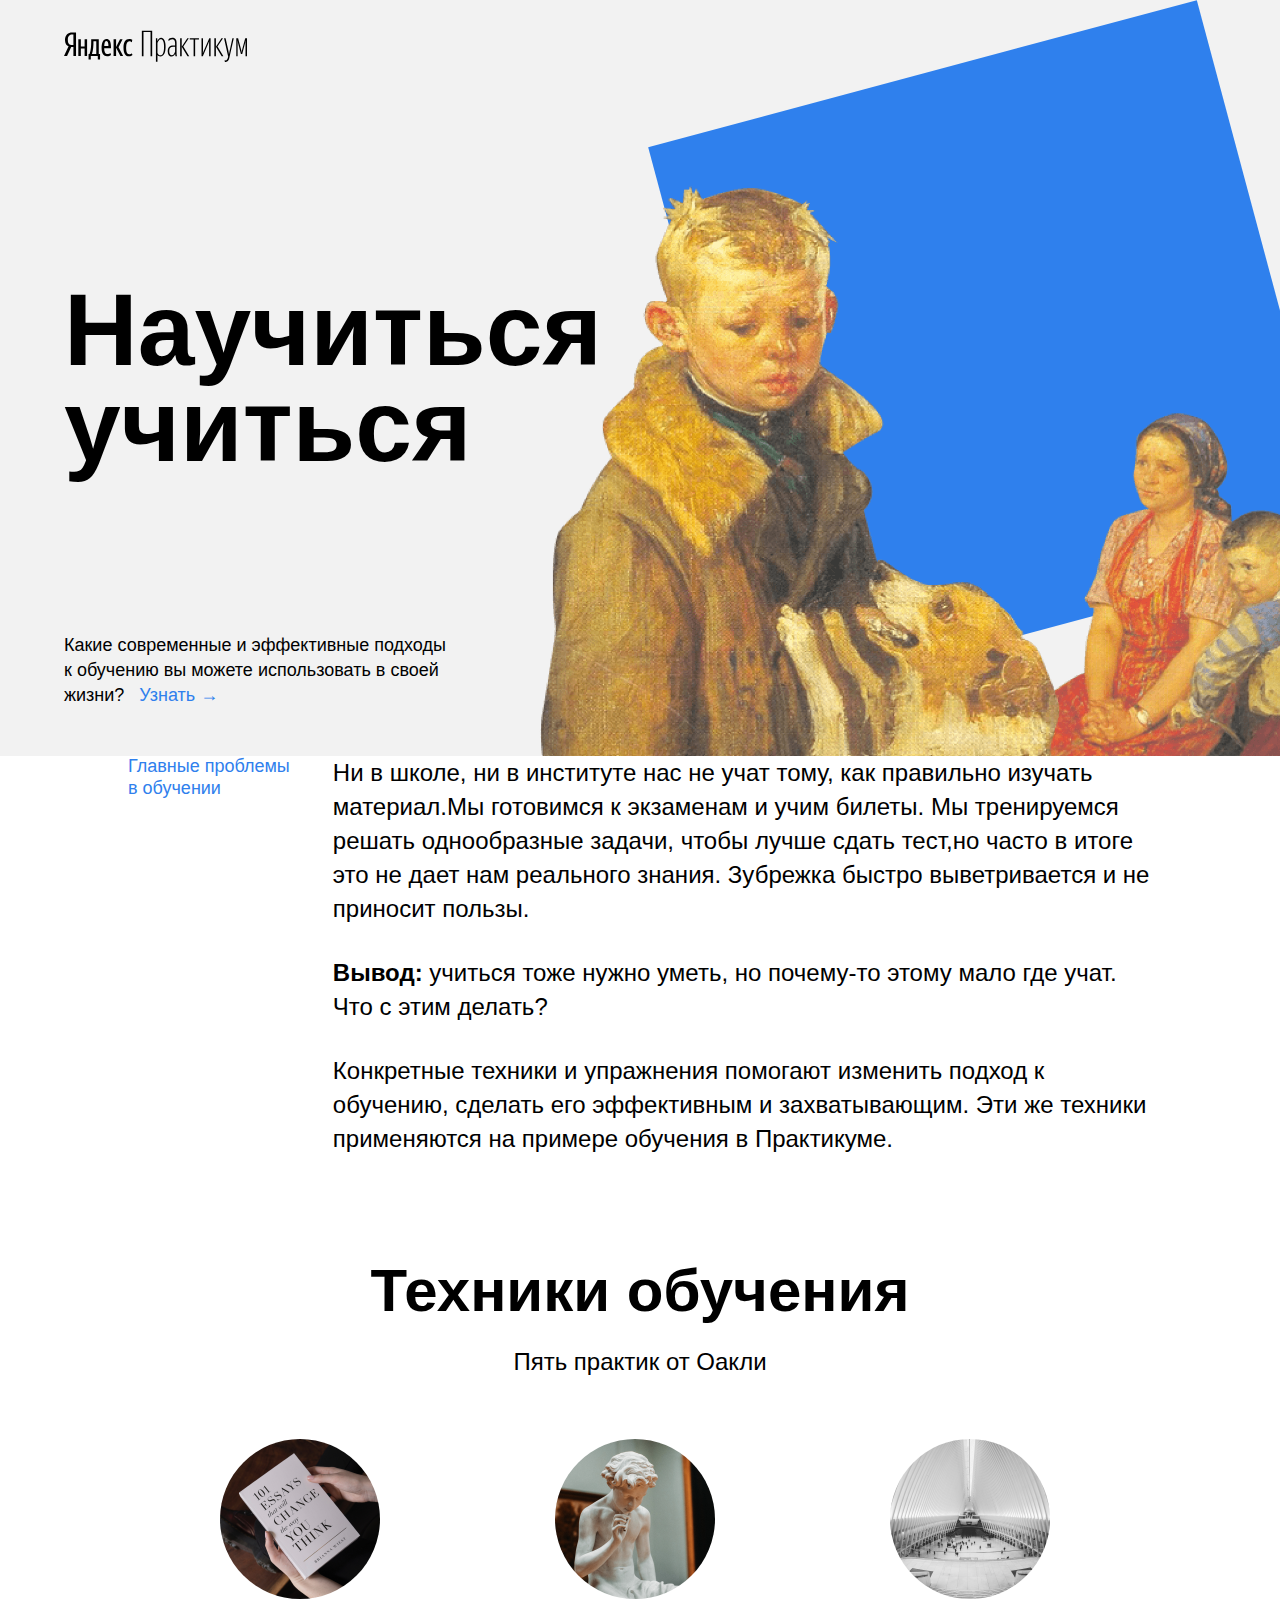
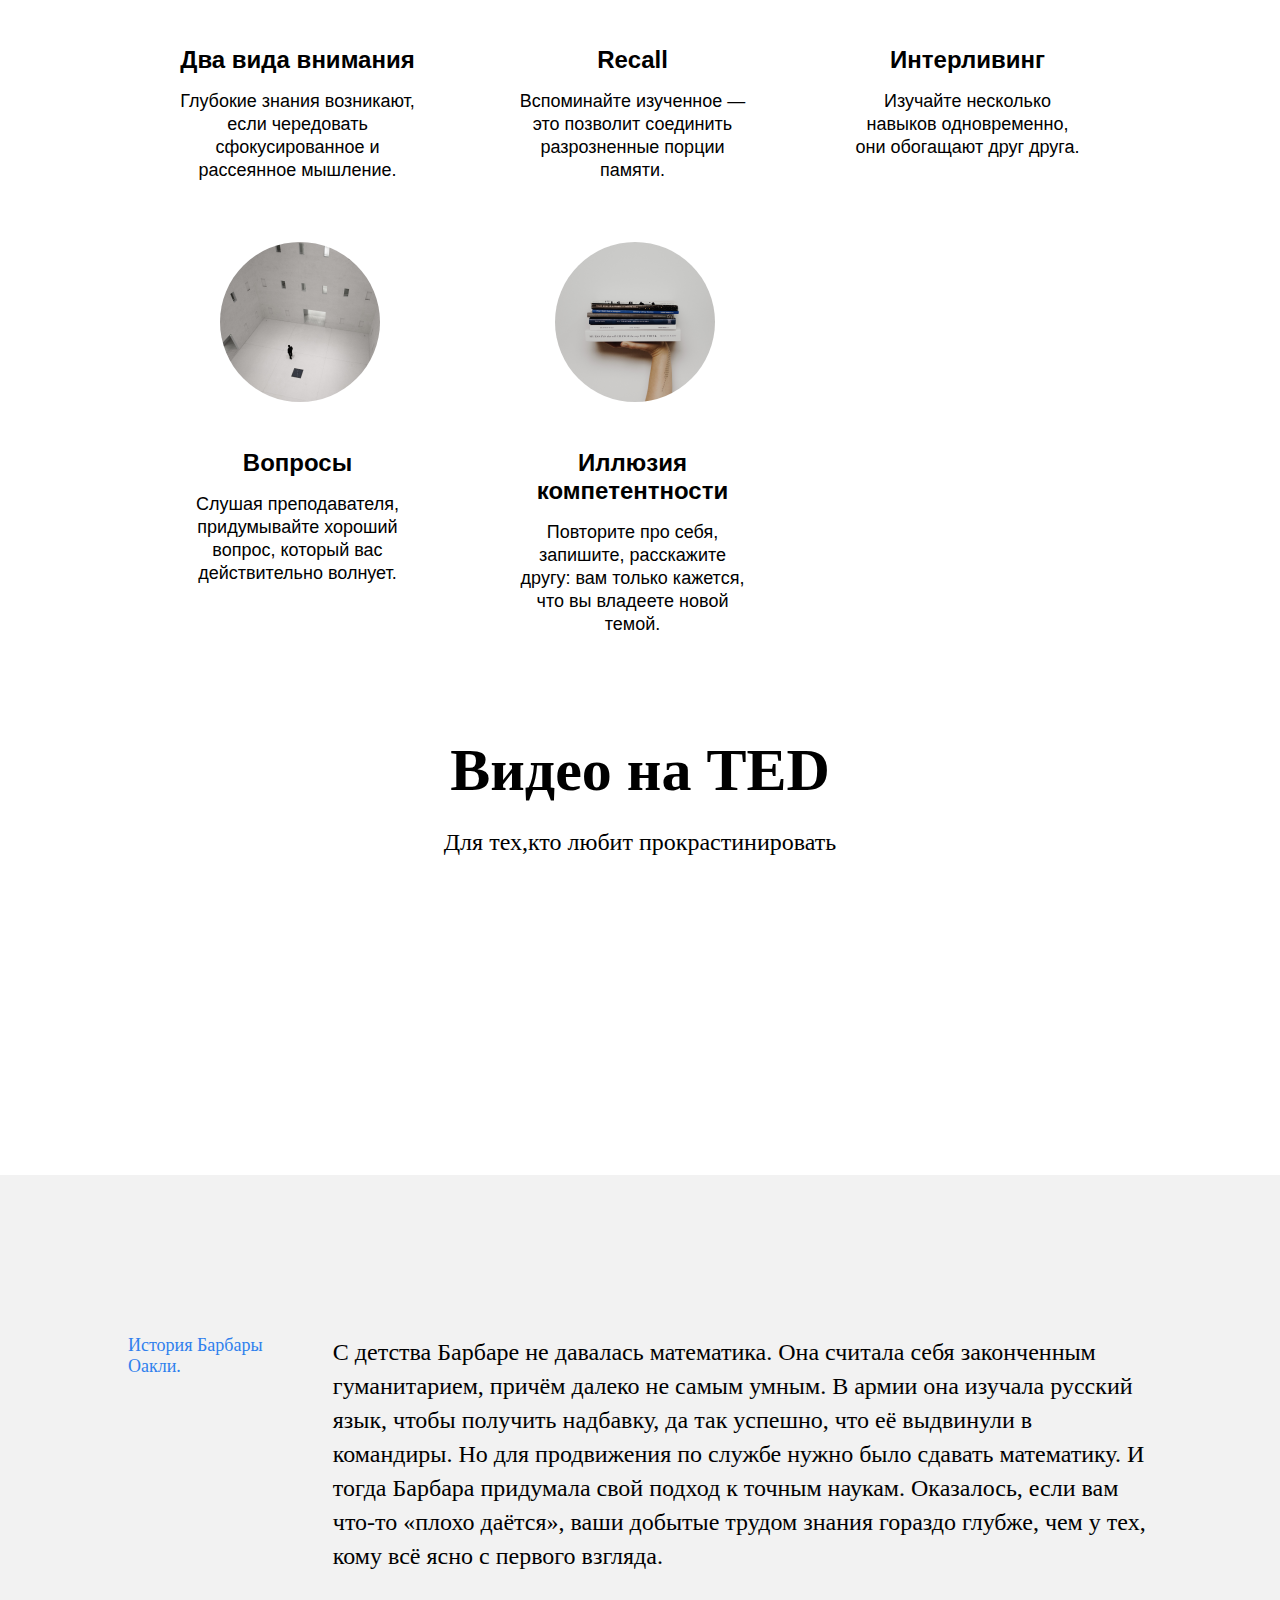
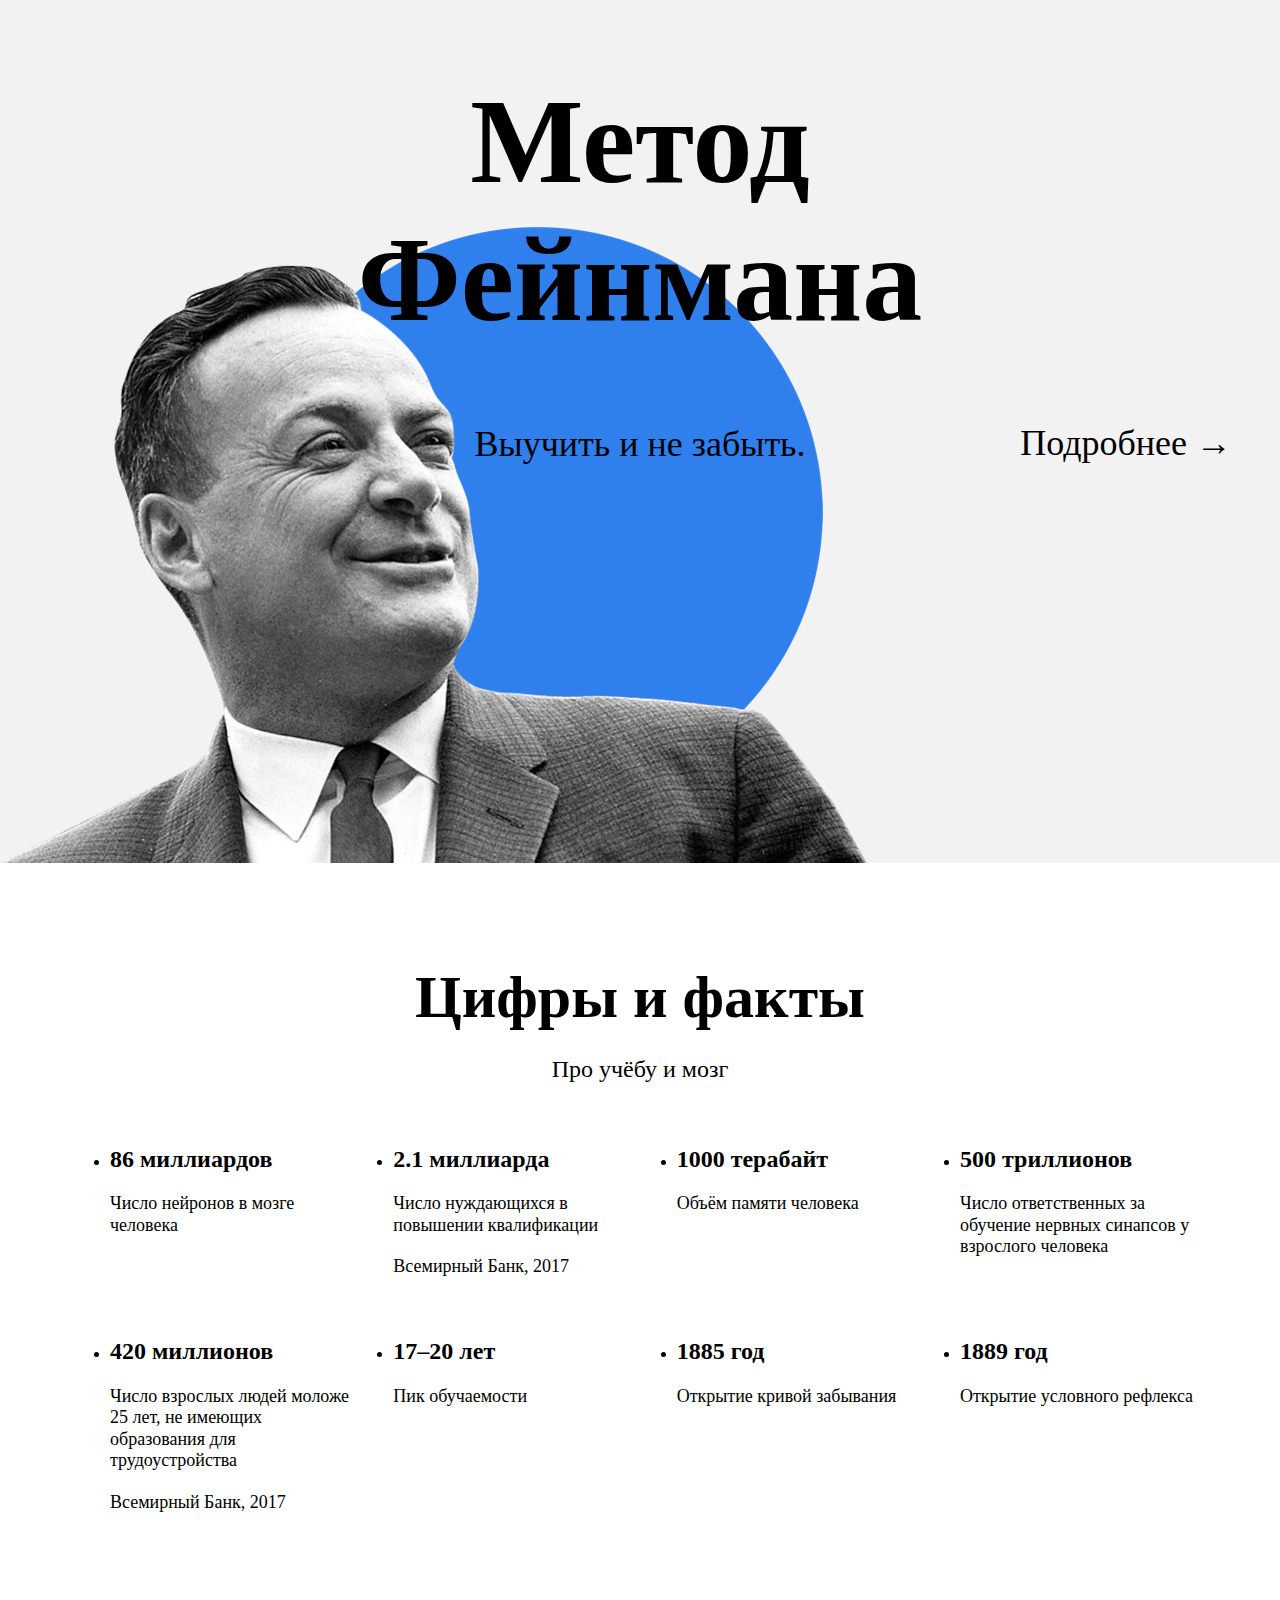
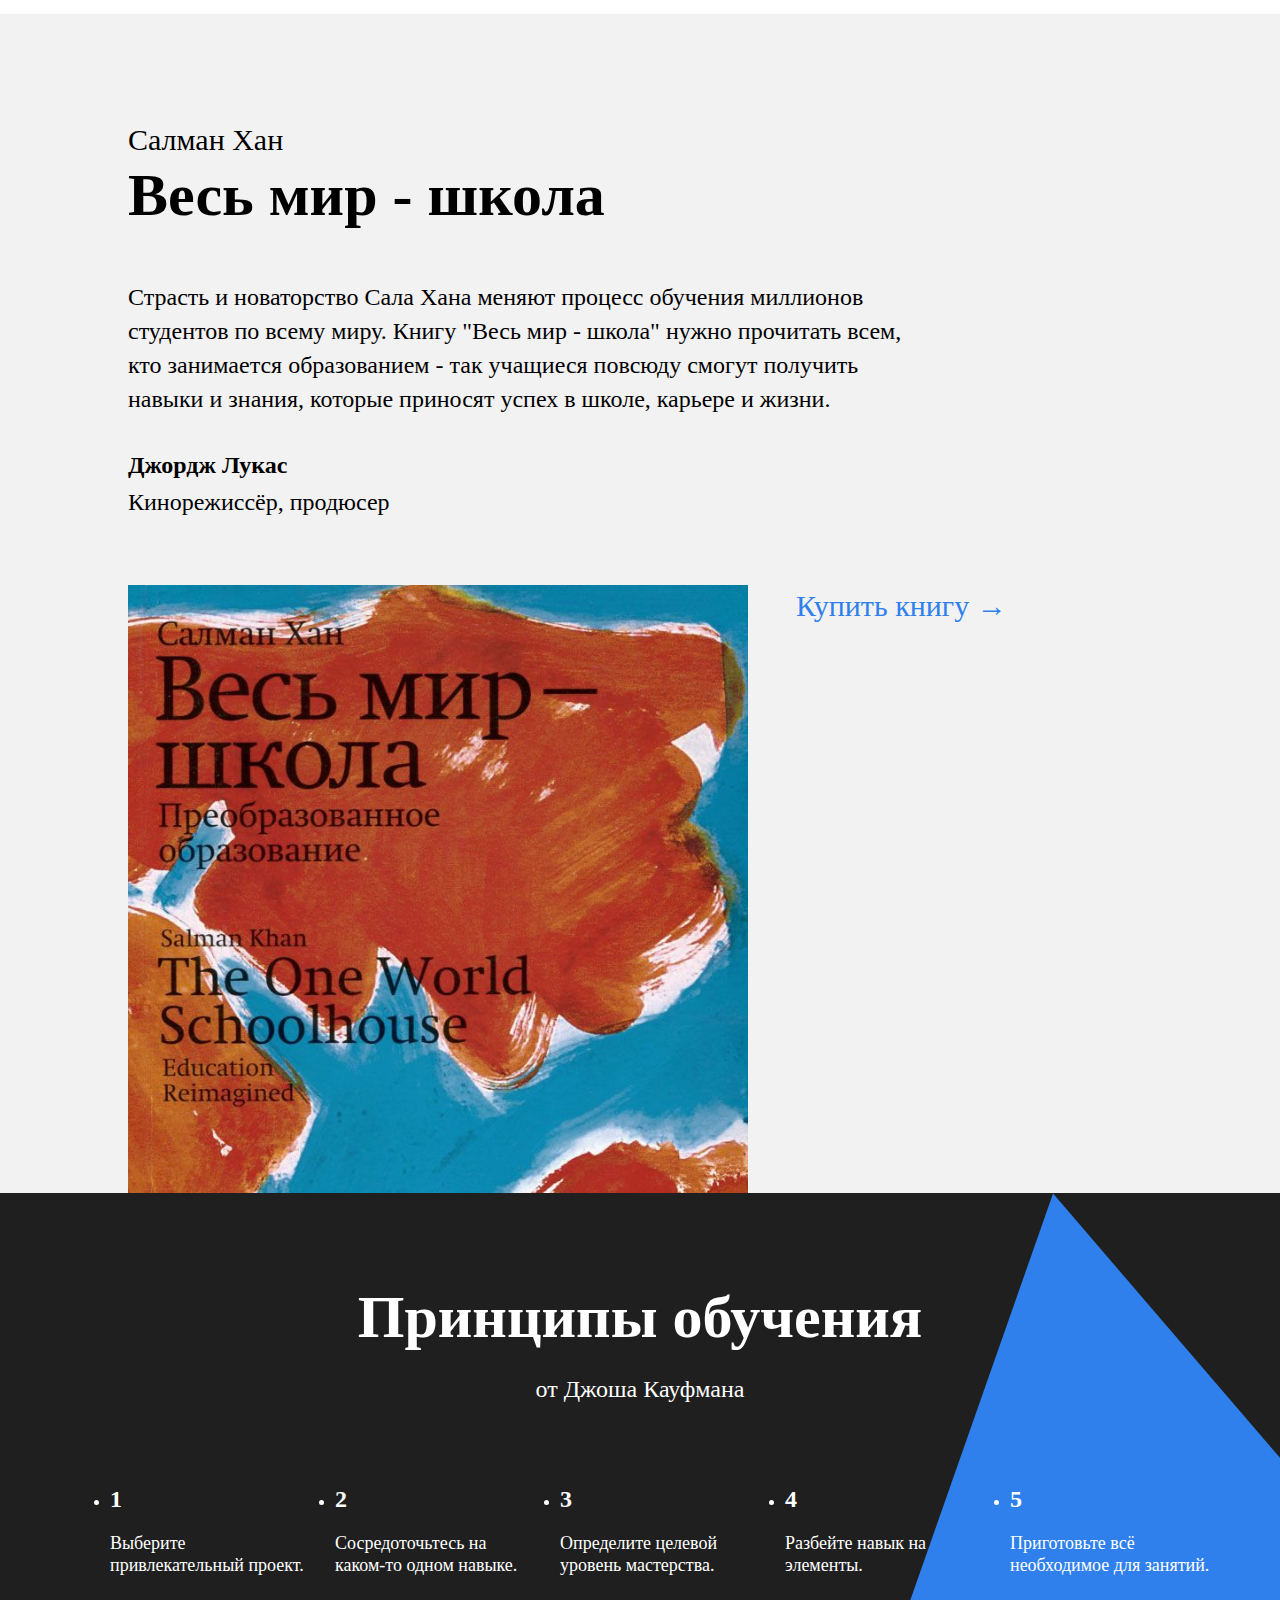
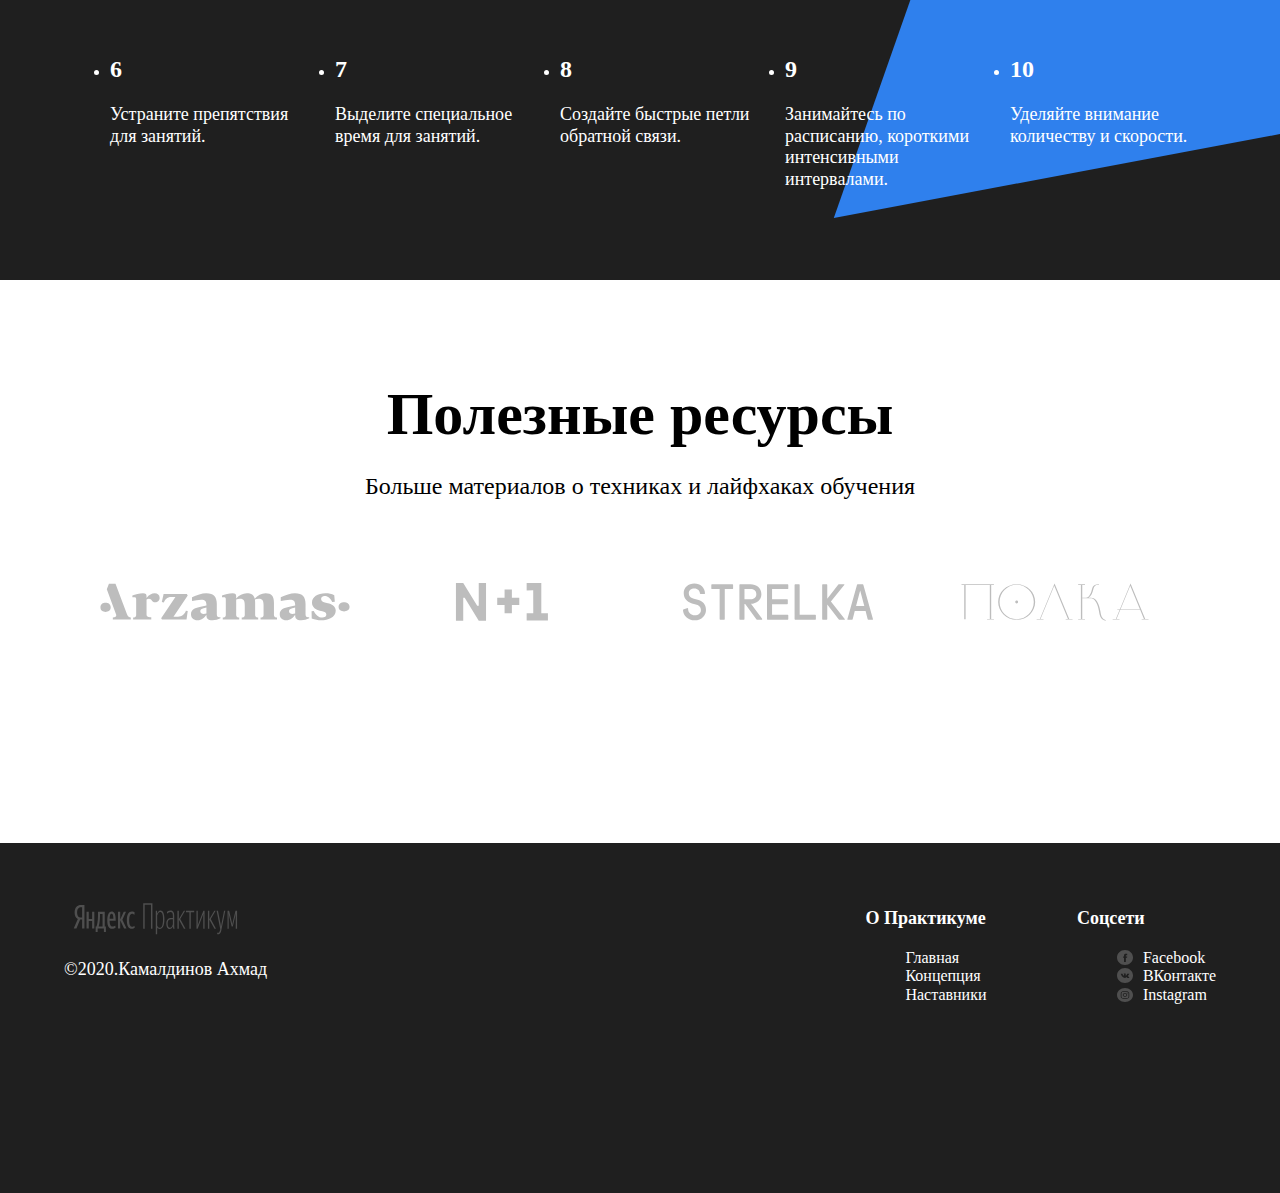
==== commit dc8948f6: "2 sprint" ====
--- a/index.html
+++ b/index.html
@@ -3,10 +3,11 @@
 <head>
   <meta charset="UTF-8">
   <meta name="viewport" content="width=device-width, initial-scale=1.0">
-  <link rel="stylesheet" href="normalize.css">
-  <link rel="stylesheet" href="style.css">
   <title> Научиться учиться </title>
+  <link rel="stylesheet" href="./vendor/normalize.css">
+  <link rel="stylesheet" href="./pages/index.css">
 </head>
+
 <body>
   <div class="page">
     <header class="header">
@@ -15,7 +16,7 @@
     <img src="./images/header-image.png" alt="Опять двойка — картина художника Фёдора Решетникова, созданная в 1952 году" class="header__main-illustration">  
     <p class="header__subtitle">Какие современные и эффективные подходы к обучению вы можете использовать в своей жизни? &nbsp; 
     <a href=# class="header__link">Узнать &rarr;</a> </p>
-    <div class="header__square-pic"> </div>
+    <div class="header__square-pic rotation"> </div>
     </header>
 
 
@@ -38,47 +39,74 @@
         </div>
       </section>
     
-
-      <section class="digits">
-           <h2 class="section-title"> Цифры и факты </h2>
-           <p class="section-subtitle"> Про учёбу и мозг </p>
-      <ul class="table">
-           <li class="table__cell">
-           <h3 class="table__heading">86 миллиардов </h3>
-           <p class=table__text> Число нейронов в мозге человека </p>
-          </li>
-        <li class="table__cell">
-           <h3 class="table__heading">2.1 миллиарда </h3>
-           <p class=table__text> Число нуждающихся в повышении квалификации </p>
-           <p class=table__text> Всемирный Банк, 2017 </p>
-          </li>
-        <li class="table__cell">
-           <h3 class="table__heading">1000 терабайт </h3>
-           <p class=table__text> Объём памяти человека </p>
-          </li>
-        <li class="table__cell">
-           <h3 class="table__heading">500 триллионов </h3>
-           <p class=table__text> Число ответственных за обучение нервных синапсов у взрослого человека </p>
-          </li>
-        <li class="table__cell">
-           <h3 class="table__heading">420 миллионов </h3>
-           <p class=table__text> Число взрослых людей моложе 25 лет, не имеющих образования для трудоустройства </p>
-           <p class=table__text> Всемирный Банк, 2017 </p>
-          </li>       
-        <li class="table__cell">
-           <h3 class="table__heading">17–20 лет </h3>
-           <p class=table__text> Пик обучаемости </p>
-          </li>
-        <li class="table__cell">
-           <h3 class="table__heading"> 1885 год</h3>
-           <p class=table__text> Открытие кривой забывания </p>
-          </li>
-        <li class="table__cell">
-           <h3 class="table__heading"> 1889 год</h3>
-           <p class=table__text> Открытие условного рефлекса </p>
-          </li>
-        </ul> 
-      </section>
+      <section class="techniques">
+        <h2 class="section-title"> Техники обучения </h2>
+        <p class="section-subtitle"> Пять практик от Оакли </p>
+  <ul class="cards">
+        <li class="cards__item">
+        <img src="./images/cards-attention.png" alt="Book 101 essays" class="cards__image">
+        <h3 class="cards__title">Два вида внимания</h3> 
+        <p class='cards__description'> Глубокие знания возникают, если чередовать сфокусированное и рассеянное мышление. </p> 
+        </li>
+  
+          <li class="cards__item">
+          <img src="./images/cards-recall.png" alt="Статуэтка" class="cards__image">
+          <h3 class="cards__title">Recall </h3> 
+          <p class='cards__description'> Вспоминайте изученное — это позволит соединить разрозненные порции памяти. </p> 
+          </li>
+   
+            <li class="cards__item">
+            <img src="./images/cards-interliving.png" alt="9 / 11 Мемориал & Музеум" class="cards__image">
+            <h3 class="cards__title">Интерливинг </h3> 
+            <p class='cards__description'> Изучайте несколько навыков одновременно, они обогащают друг друга.</p> 
+            </li>
+     
+              <li class="cards__item">
+              <img src="./images/cards-question.png" alt="Человек придумывает вопросы" class="cards__image">
+              <h3 class="cards__title">Вопросы </h3> 
+              <p class='cards__description'> Слушая преподавателя, придумывайте хороший вопрос, который вас действительно волнует. </p> 
+              </li>
+      
+                <li class="cards__item">
+                <img src="./images/cards-competence.png" alt="Стопка книг" class="cards__image">
+                <h3 class="cards__title">Иллюзия компетентности</h3> 
+                <p class='cards__description'> Повторите про себя, запишите, расскажите другу: вам только кажется, что вы владеете новой темой. </p> 
+                </li>
+    </ul>
+  </div>
+      </section>
+
+<section class='video'>
+  <h2 class="section-title"> Видео на TED </h2>
+  <p class="section-subtitle"> Для тех,кто любит прокрастинировать </p>
+  <div class='video__iframes'>
+    <iframe class='video__iframe' src="https://www.youtube.com/embed/arj7oStGLkU" frameborder="0" allowfullscreen
+    width="515" height="316"></iframe>
+    <iframe class='video__iframe' src="https://www.youtube.com/embed/5MgBikgcWnY"
+    frameborder="0" allowfullscreen width="515" height="316"> </iframe>
+  </div>
+</secrion>
+
+<section class='oakley'>
+<div class='two-columns'>
+<h2 class='two-columns__brief'> История Барбары Оакли.  </h2>
+<div class='two-columns__main-text'> 
+<p class='two-columns__paragraph'>С детства Барбаре не давалась математика.
+   Она считала себя законченным гуманитарием, причём далеко не самым умным.
+    В армии она изучала русский язык, чтобы получить надбавку, 
+    да так успешно, что её выдвинули в командиры. 
+    Но для продвижения по службе нужно было сдавать математику.
+    И тогда Барбара придумала свой подход к точным наукам.
+    Оказалось, если вам что-то «плохо даётся», ваши добытые трудом
+    знания гораздо глубже, чем у тех, кому всё ясно с первого взгляда. </p>
+</div>
+</div>
+</section>
+
+
+
+
+
 
 
       <section class="feynman">
@@ -87,10 +115,78 @@
         <a class="feynman__link" href=#>Подробнее →</a>
       </section>
 
+
+      <section class="digits">
+        <h2 class="section-title"> Цифры и факты </h2>
+        <p class="section-subtitle"> Про учёбу и мозг </p>
+   <ul class="table">
+        <li class="table__cell">
+        <h3 class="table__heading">86 миллиардов </h3>
+        <p class=table__text> Число нейронов в мозге человека </p>
+       </li>
+     <li class="table__cell">
+        <h3 class="table__heading">2.1 миллиарда </h3>
+        <p class=table__text> Число нуждающихся в повышении квалификации </p>
+        <p class=table__text> Всемирный Банк, 2017 </p>
+       </li>
+     <li class="table__cell">
+        <h3 class="table__heading">1000 терабайт </h3>
+        <p class=table__text> Объём памяти человека </p>
+       </li>
+     <li class="table__cell">
+        <h3 class="table__heading">500 триллионов </h3>
+        <p class=table__text> Число ответственных за обучение нервных синапсов у взрослого человека </p>
+       </li>
+     <li class="table__cell">
+        <h3 class="table__heading">420 миллионов </h3>
+        <p class=table__text> Число взрослых людей моложе 25 лет, не имеющих образования для трудоустройства </p>
+        <p class=table__text> Всемирный Банк, 2017 </p>
+       </li>       
+     <li class="table__cell">
+        <h3 class="table__heading">17–20 лет </h3>
+        <p class=table__text> Пик обучаемости </p>
+       </li>
+     <li class="table__cell">
+        <h3 class="table__heading"> 1885 год</h3>
+        <p class=table__text> Открытие кривой забывания </p>
+       </li>
+     <li class="table__cell">
+        <h3 class="table__heading"> 1889 год</h3>
+        <p class=table__text> Открытие условного рефлекса </p>
+       </li>
+     </ul> 
+   </section>
+
+
+
+
+  <section class="khan">
+  <div class="khan__container">
+        <p class="khan__author"> Салман Хан</p>
+        <h2 class="khan__title"> Весь мир - школа</h2>
+        <p class="khan__quote">
+        Страсть и новаторство Сала Хана меняют процесс обучения миллионов
+        студентов по всему миру. Книгу "Весь мир - школа" нужно прочитать всем,
+        кто занимается образованием - так учащиеся повсюду смогут получить
+        навыки и знания, которые приносят успех в школе, карьере и жизни.
+        </p>
+        <h3 class="khan__quote-author"> Джордж Лукас</h3>
+        <p class="khan__quote-author-subline"> Кинорежиссёр, продюсер</p>
+    <div class="khan__book-container">
+    <div class="khan__book-pic"></div>
+    <a class="khan__buy-link" href="https://www.amazon.com/One-World-Schoolhouse-Education-Reimagined-ebook/dp/B0076DEOII/"> Купить книгу &rarr;</a>
+    </div>
+  </div>
+  </section>
+
+
       <section class="kaufman">
         <h2 class="section-title section-title_theme_dark">Принципы обучения</h2>
         <p class=" section-subtitle  section-subtitle_theme_dark">от Джоша Кауфмана</p>
-        <div class="kaufman__triangle"></div>
+        <div class="kaufman__triangle rotation"></div>
+    
+        
+        
         <ul class="table table_theme_dark">
           <li class="table__cell table__cell_theme_dark">
              <h3 class="table__heading table__heading_theme_dark">1</h3>
@@ -134,8 +230,24 @@
           </li>
         </ul>
       </section>
-    </main>
-
+  
+
+
+    <section class="resources">
+      <h2 class="section-title"> Полезные ресурсы</h2>
+      <p class="section-subtitle"> Больше материалов о техниках и лайфхаках обучения</p>
+  <div class="resources__logo-zone">
+    <a href="https://arzamas.academy/">
+      <img src="./images/logo/resources-arzamas.svg" alt="Arzamas. лого Арзамас" class="resources__logo"></a>
+    <a href="https://nplus1.ru/">
+      <img  src="./images/logo/resources-n1.svg" alt="N1. лого N1" class="resources__logo"></a>
+    <a href="https://strelka.com/">
+      <img  src="./images/logo/resources-strelka.svg" alt="Strelka. лого Стрелки" class="resources__logo"></a>
+    <a href="https://polka.academy/">
+      <img  src="./images/logo/resources-polka.svg" alt="Polka. лого Полки" class="resources__logo"></a>
+  </div>
+</section>
+</main>
 
     <footer class="footer">
     <div class="footer__columns">
@@ -143,7 +255,7 @@
          <img src="./images/logo_place_footer.svg" alt="Логотип Яндекс Практикум" class="logo logo_place_footer">
          <p class="footer__author"> &copy;2020.Камалдинов Ахмад</p>
     </div>
-    <nav class="footer_column footer__column_content_info">
+    <nav class="footer__column footer__column_content_info">
          <h3 class="footer__column-heading">О Практикуме</h3>
          <ul class="footer__column-links"> 
       <li class="footer__column-list">
@@ -157,7 +269,7 @@
          </li>
       </ul>
       </nav>
-    <nav class="footer_column footer__column_content_social">
+    <nav class="footer__column footer__column_content_social">
         <h3 class="footer__column-heading">Соцсети</h3>
         <ul class="footer__column-links">
       <li class="footer__column-list"> 
--- a/pages/index.css
+++ b/pages/index.css
@@ -0,0 +1,21 @@
+@import url(../vendor/normalize.css);
+@import url(../blocks/page/page.css);
+@import url(../blocks/header/header.css);
+@import url(../blocks/logo/logo.css);
+@import url(../blocks/description/description.css);
+@import url(../blocks/two-columns/two-columns.css);
+@import url(../blocks/digits/digits.css);
+@import url(../blocks/section-title/section-title.css);
+@import url(../blocks/section-subtitle/section-subtitle.css);
+@import url(../blocks/table/table.css);
+@import url(../blocks/feynman/feynman.css);
+@import url(../blocks/kaufman/kaufman.css);
+@import url(../blocks/footer/footer.css);
+@import url(../blocks/techniques/techniques.css);
+@import url(../blocks/cards/cards.css);
+@import url(../blocks/video/video.css);
+@import url(../blocks/oakley/oakley.css);
+@import url(../blocks/khan/khan.css);
+@import url(../blocks/resources/resources.css);
+@import url(../blocks/rotation/rotation.css);
+ 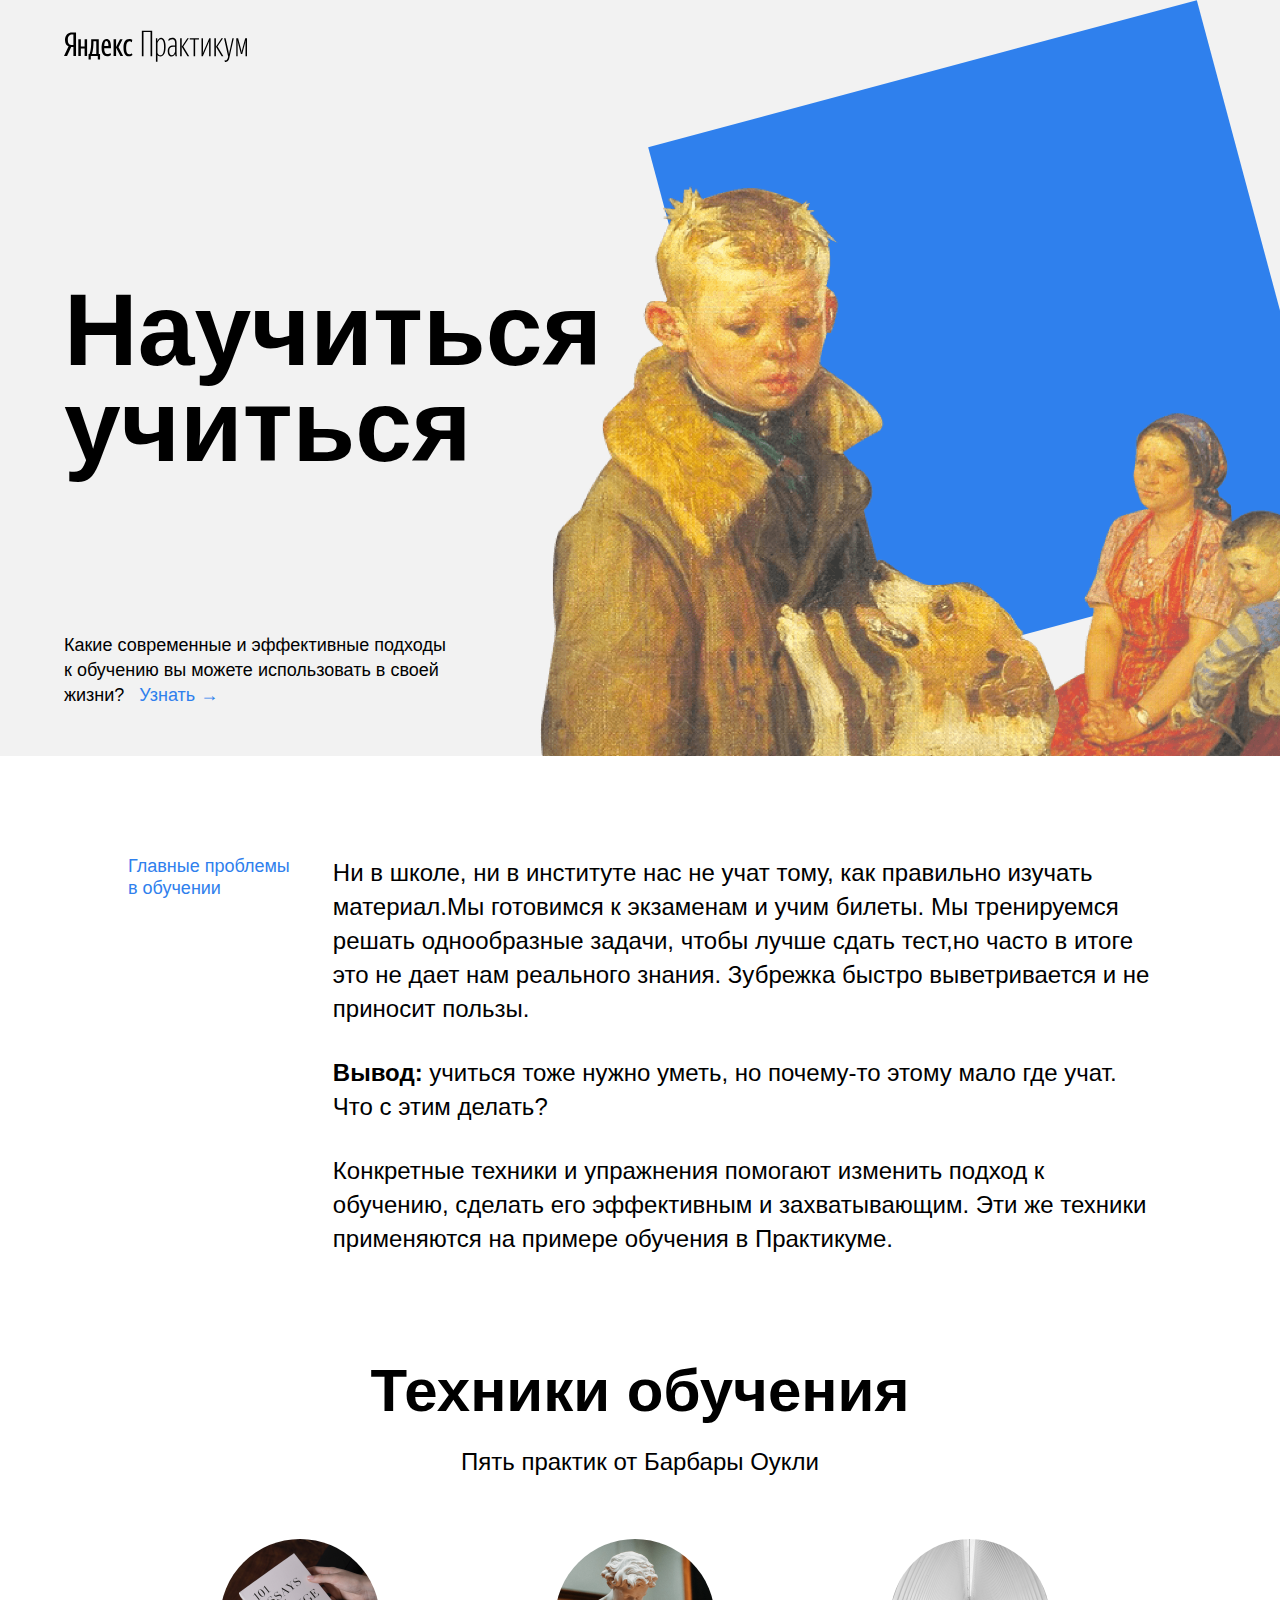
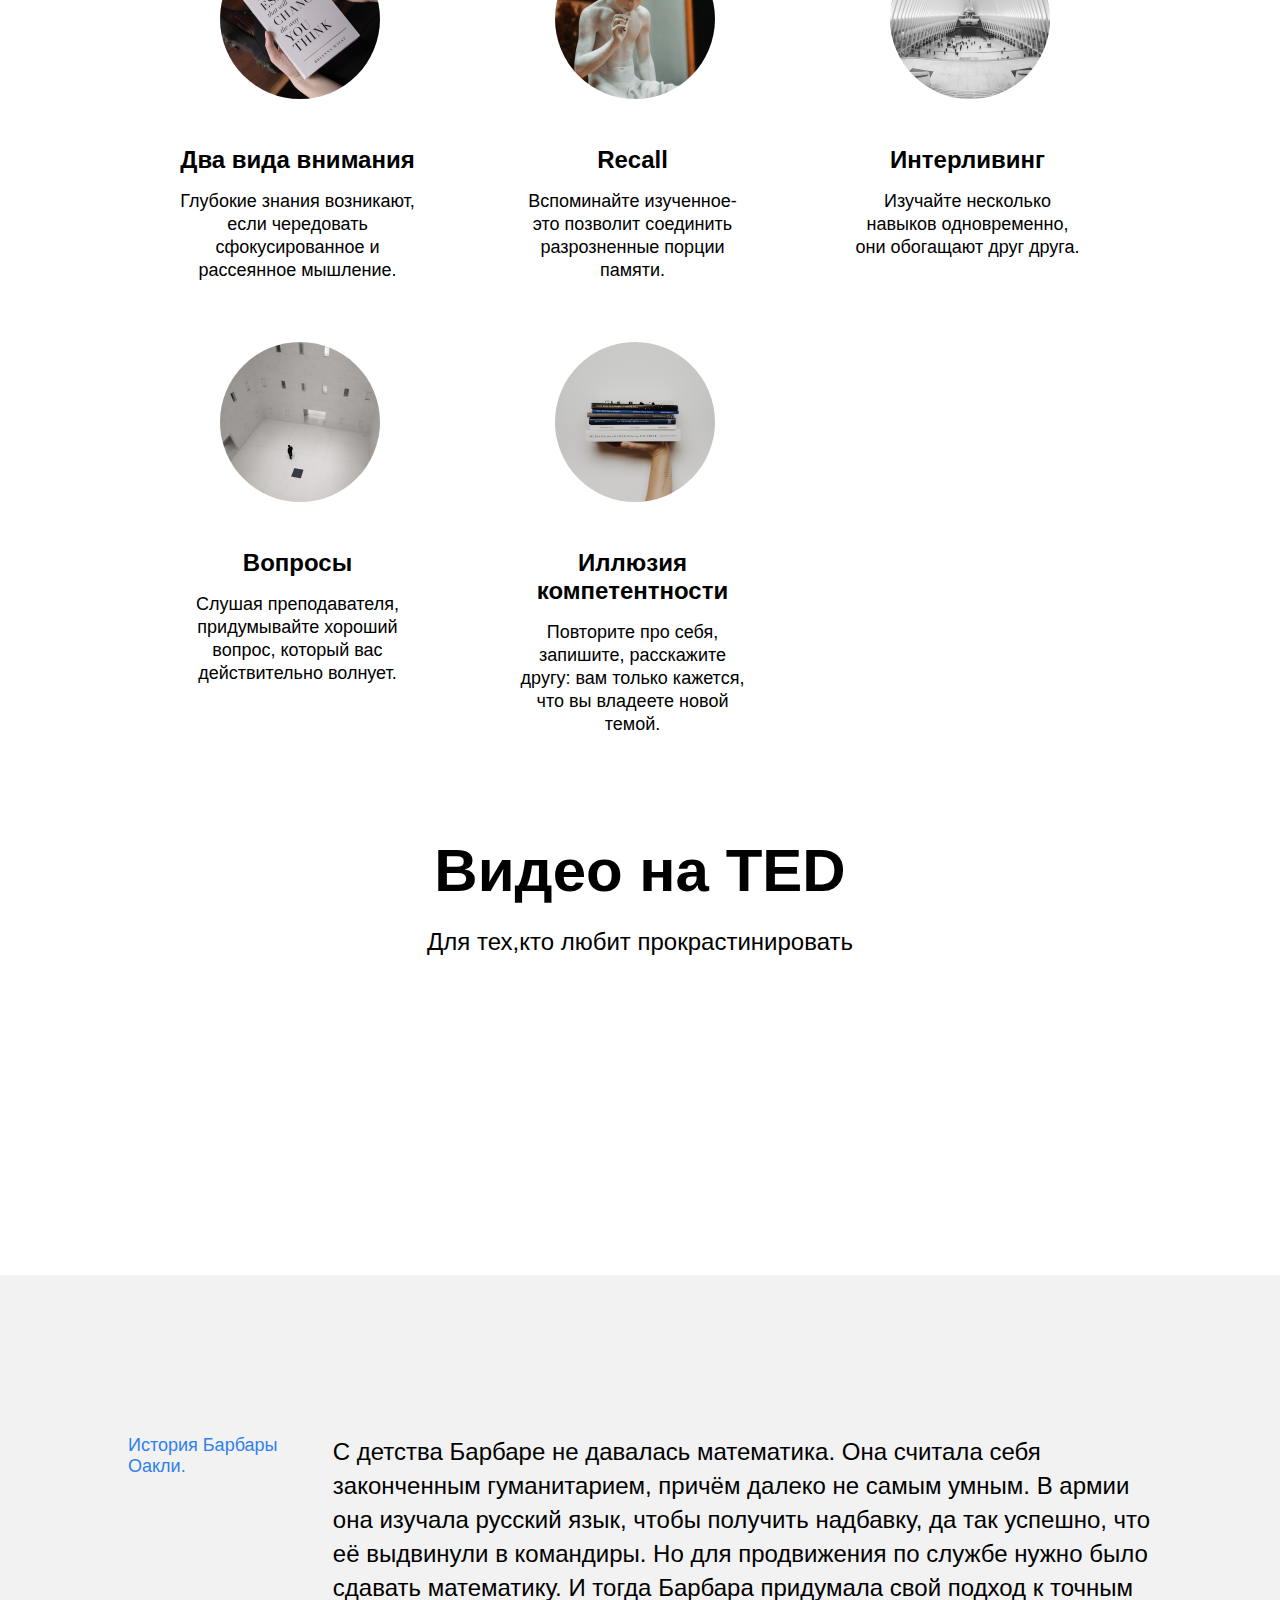
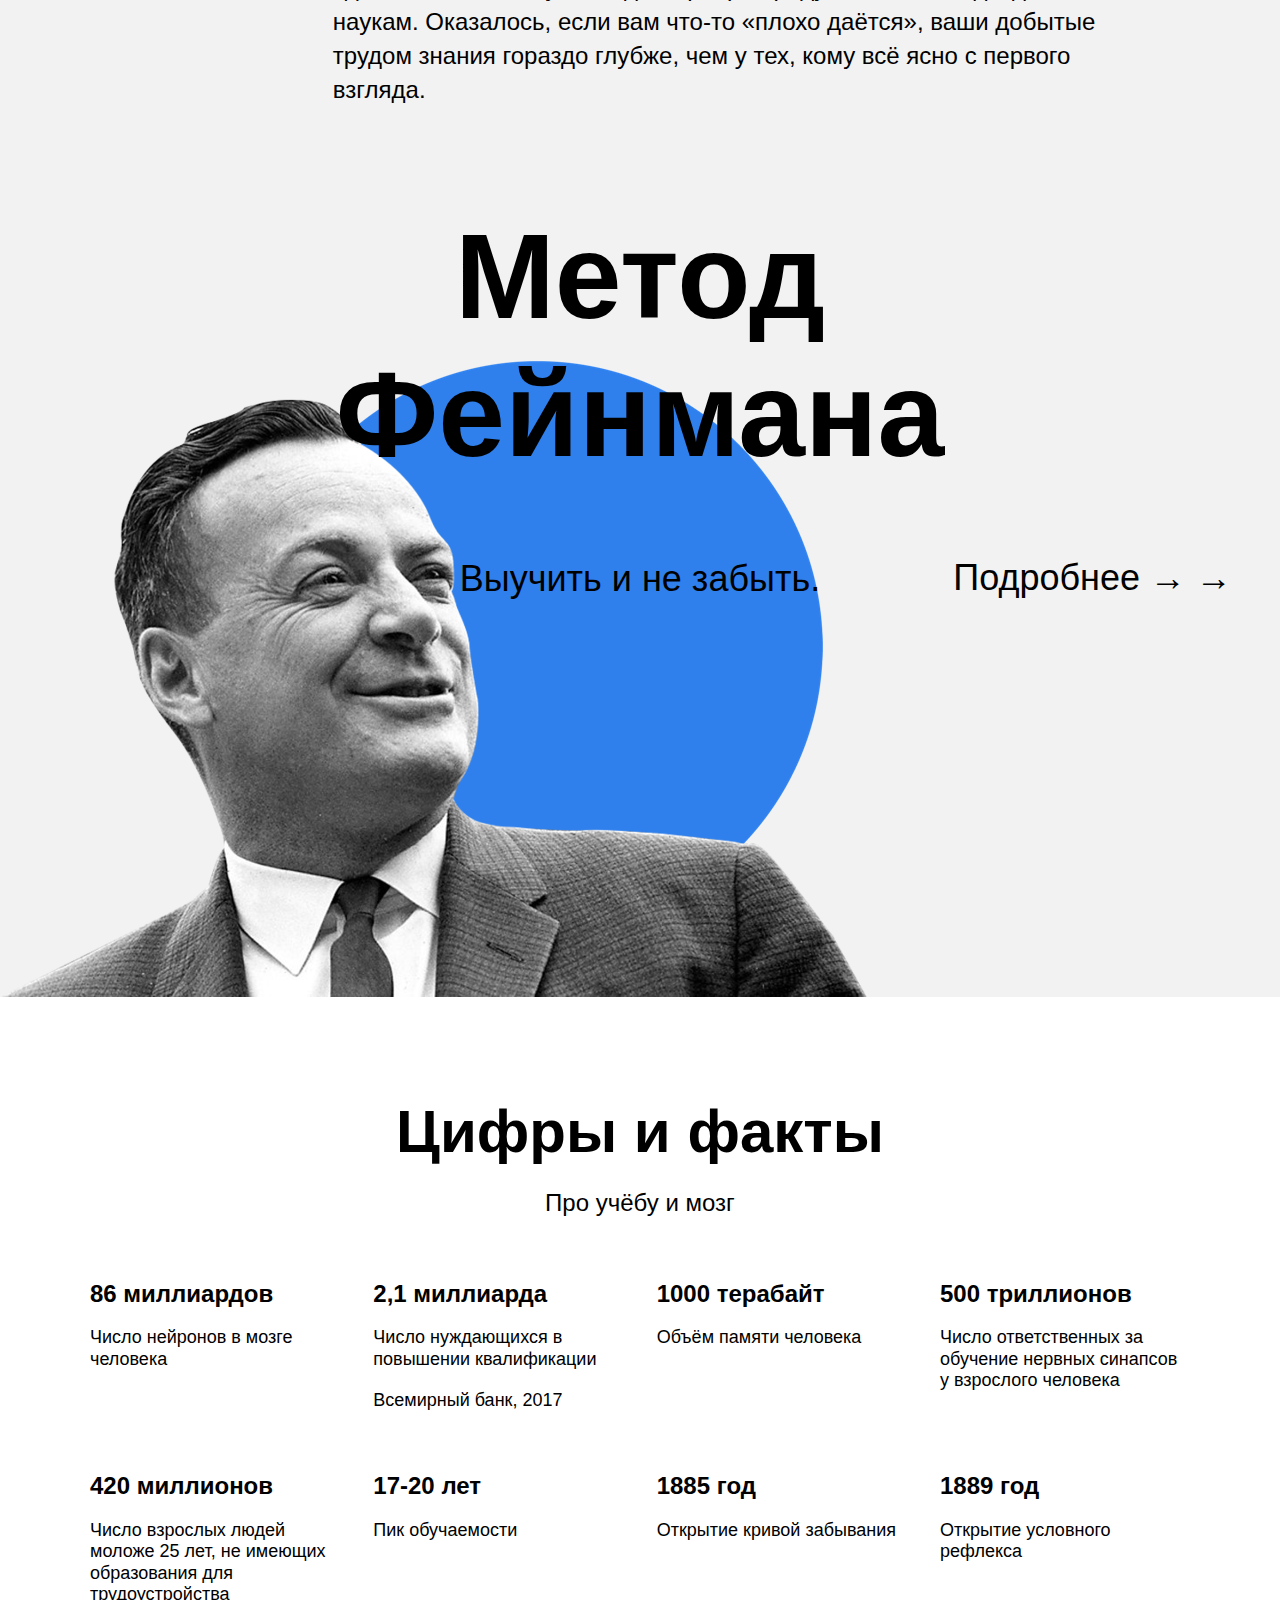
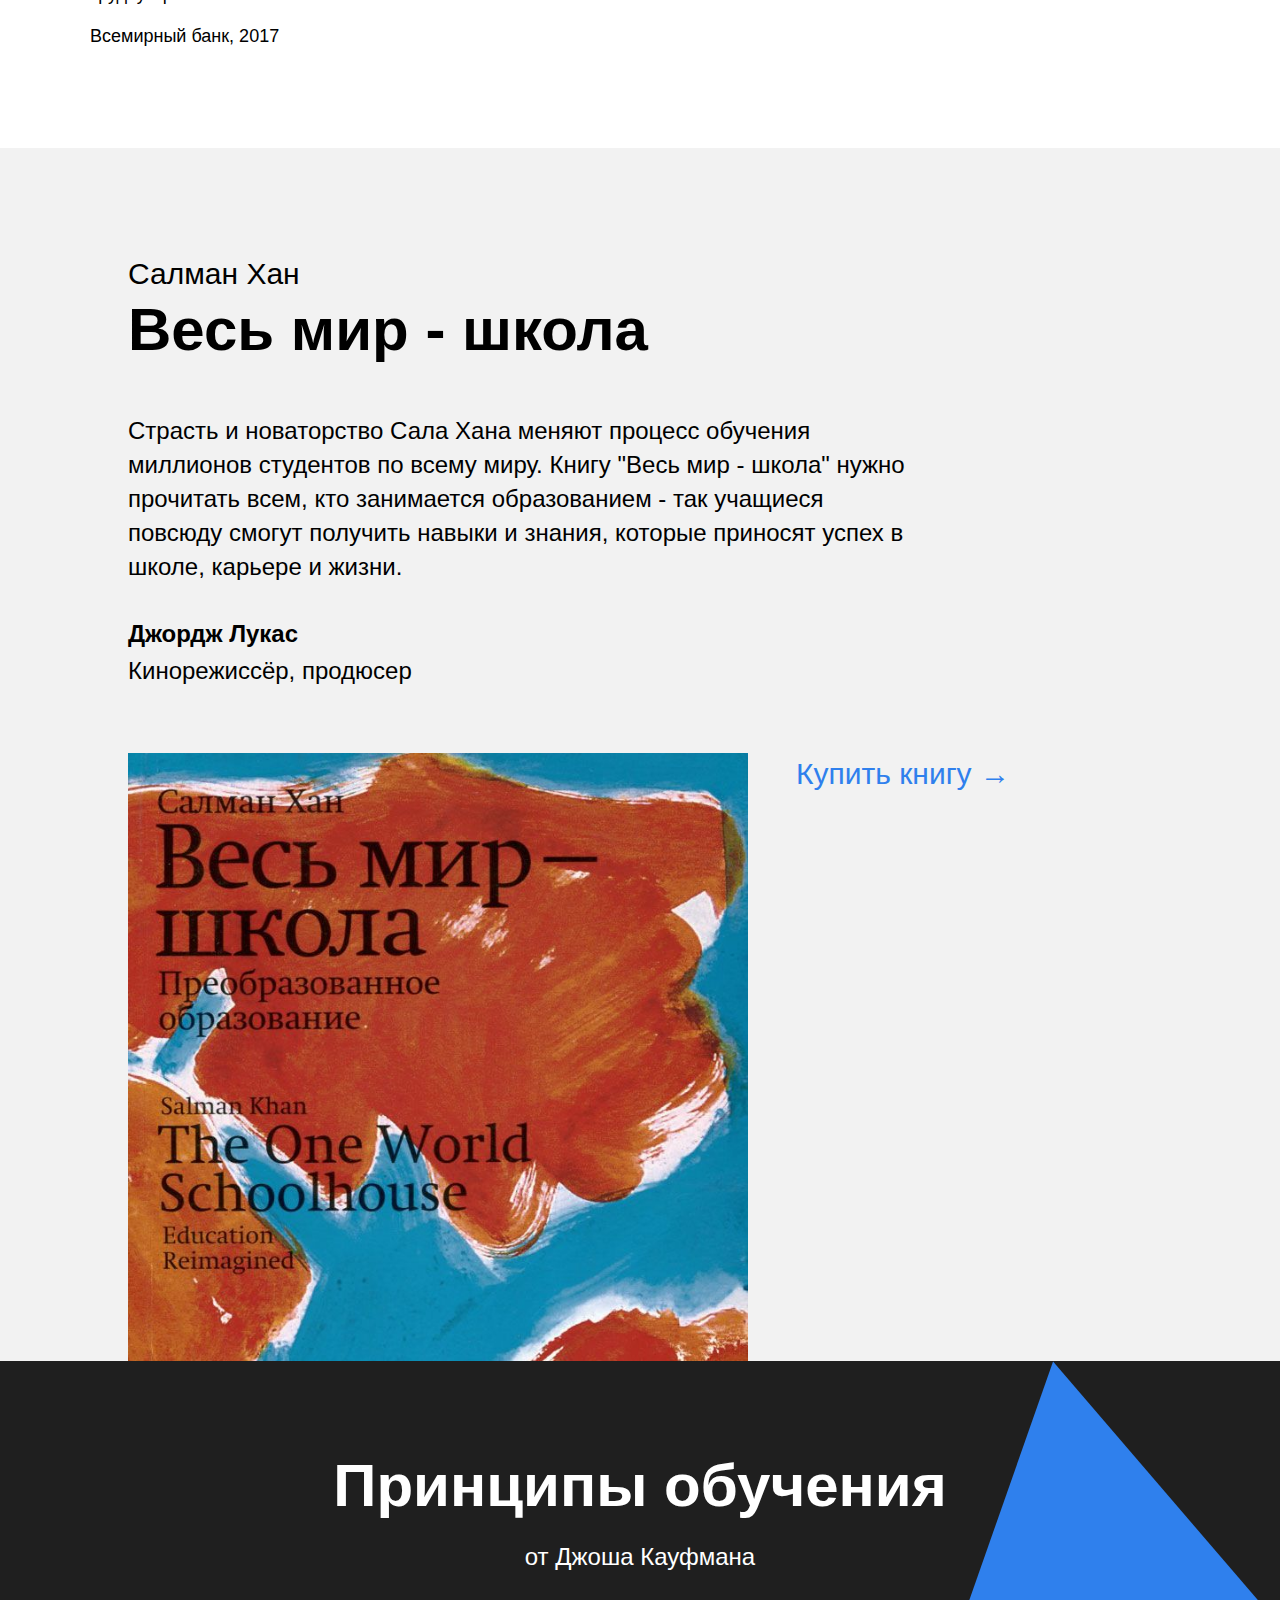
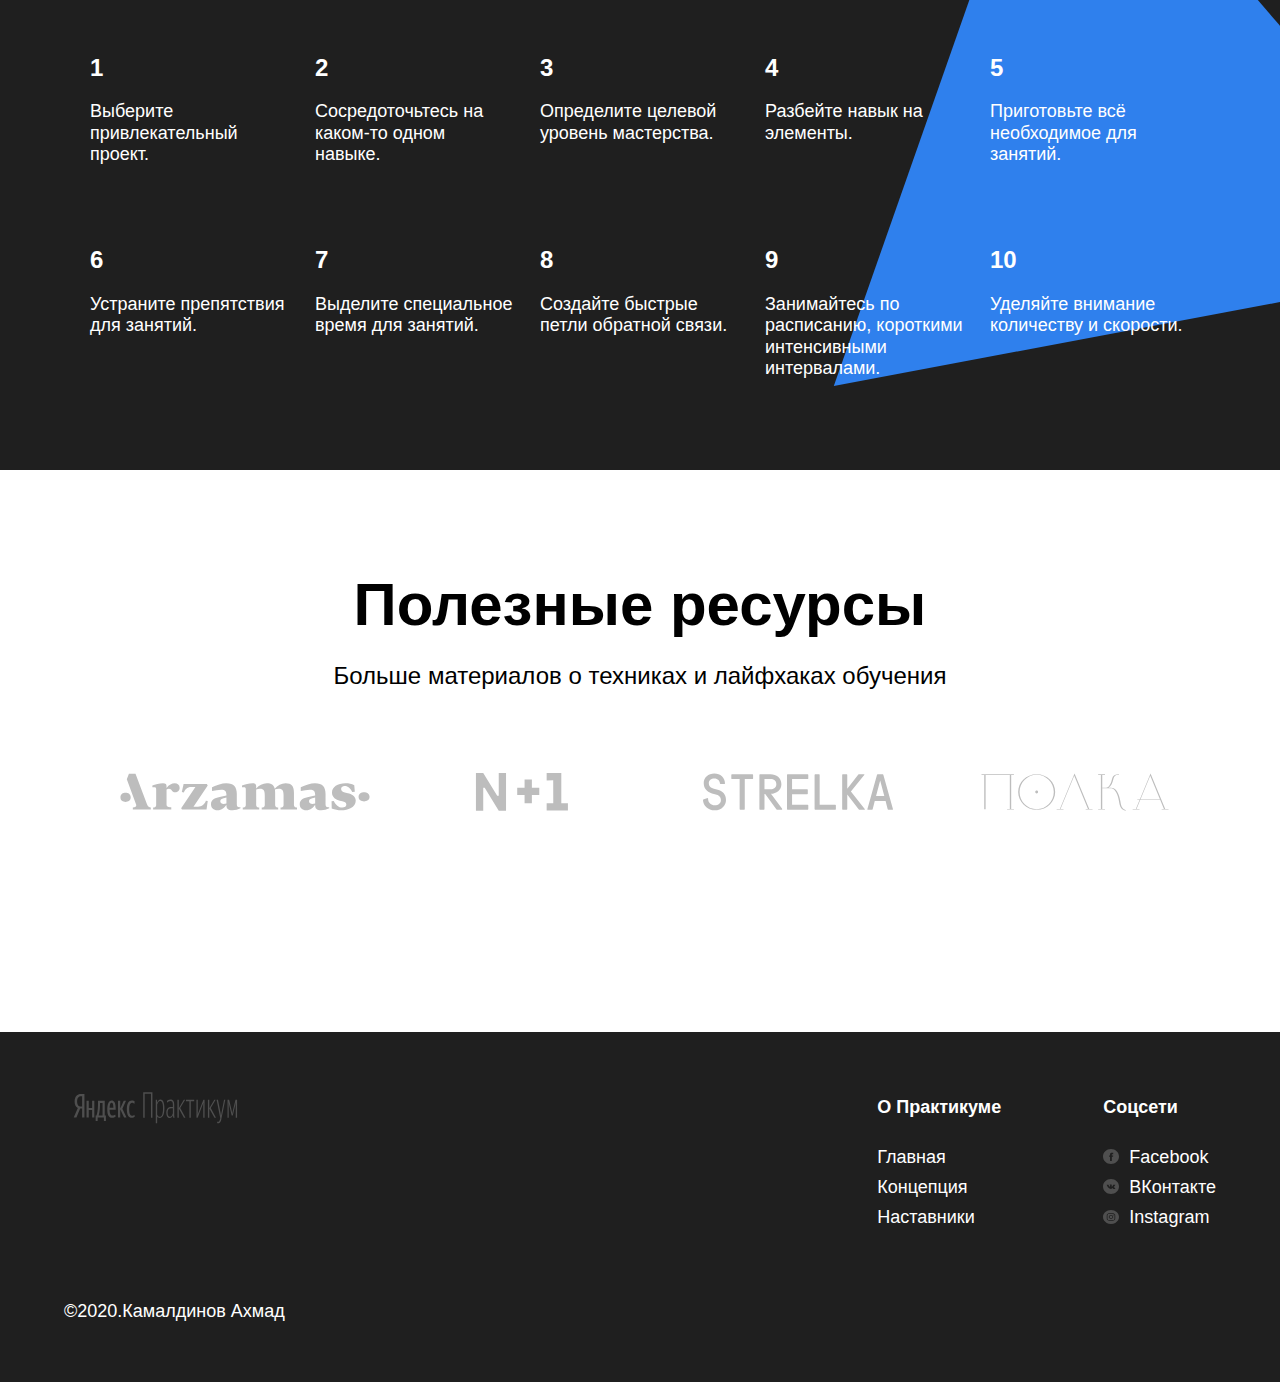
==== commit 7135d5e1: "изменил код" ====
--- a/index.html
+++ b/index.html
@@ -4,7 +4,6 @@
   <meta charset="UTF-8">
   <meta name="viewport" content="width=device-width, initial-scale=1.0">
   <title> Научиться учиться </title>
-  <link rel="stylesheet" href="./vendor/normalize.css">
   <link rel="stylesheet" href="./pages/index.css">
 </head>
 
@@ -39,51 +38,50 @@
         </div>
       </section>
     
-      <section class="techniques">
-        <h2 class="section-title"> Техники обучения </h2>
-        <p class="section-subtitle"> Пять практик от Оакли </p>
-  <ul class="cards">
-        <li class="cards__item">
-        <img src="./images/cards-attention.png" alt="Book 101 essays" class="cards__image">
-        <h3 class="cards__title">Два вида внимания</h3> 
-        <p class='cards__description'> Глубокие знания возникают, если чередовать сфокусированное и рассеянное мышление. </p> 
-        </li>
-  
-          <li class="cards__item">
-          <img src="./images/cards-recall.png" alt="Статуэтка" class="cards__image">
-          <h3 class="cards__title">Recall </h3> 
-          <p class='cards__description'> Вспоминайте изученное — это позволит соединить разрозненные порции памяти. </p> 
-          </li>
-   
-            <li class="cards__item">
-            <img src="./images/cards-interliving.png" alt="9 / 11 Мемориал & Музеум" class="cards__image">
-            <h3 class="cards__title">Интерливинг </h3> 
-            <p class='cards__description'> Изучайте несколько навыков одновременно, они обогащают друг друга.</p> 
-            </li>
-     
-              <li class="cards__item">
-              <img src="./images/cards-question.png" alt="Человек придумывает вопросы" class="cards__image">
-              <h3 class="cards__title">Вопросы </h3> 
-              <p class='cards__description'> Слушая преподавателя, придумывайте хороший вопрос, который вас действительно волнует. </p> 
-              </li>
-      
-                <li class="cards__item">
-                <img src="./images/cards-competence.png" alt="Стопка книг" class="cards__image">
-                <h3 class="cards__title">Иллюзия компетентности</h3> 
-                <p class='cards__description'> Повторите про себя, запишите, расскажите другу: вам только кажется, что вы владеете новой темой. </p> 
-                </li>
+      <section class="techniques" id="techniques">
+        <h2 class="section-title"> Техники обучения</h2>
+        <p class="section-subtitle"> Пять практик от Барбары Оукли</p>
+    <ul class="cards">
+      <li class="cards__item">
+        <img src="./images/cards-attention.png" alt="Book 101 essays that will change the way you think" class="cards__image">
+        <h3 class="cards__title"> Два вида внимания</h3>
+        <p class="cards__description"> Глубокие знания возникают, если чередовать сфокусированное и рассеянное мышление.</p>
+      </li>
+
+      <li class="cards__item">
+        <img src="./images/cards-recall.png" alt="Статуэтка" class="cards__image">
+        <h3 class="cards__title"> Recall</h3>
+        <p class="cards__description"> Вспоминайте изученное- это позволит соединить разрозненные порции памяти.</p>
+      </li>
+
+      <li class="cards__item">
+        <img src="./images/cards-interliving.png" alt="9 / 11 Мемориал & Музеум" class="cards__image">
+        <h3 class="cards__title"> Интерливинг</h3>
+        <p class="cards__description"> Изучайте несколько навыков одновременно, они обогащают друг друга.</p>
+      </li>
+
+      <li class="cards__item">
+        <img src="./images/cards-question.png" alt="Человек придумывает вопросы" class="cards__image">
+        <h3 class="cards__title"> Вопросы</h3>
+        <p class="cards__description"> Слушая преподавателя, придумывайте хороший вопрос, который вас действительно волнует.</p>
+      </li>
+
+      <li class="cards__item">
+        <img src="./images/cards-competence.png" alt="Стопка книг" class="cards__image">
+        <h3 class="cards__title"> Иллюзия компетентности</h3>
+        <p class="cards__description"> Повторите про себя, запишите, расскажите другу: вам только кажется, что вы владеете новой темой.</p>
+      </li>
     </ul>
-  </div>
-      </section>
+  </section>
+
+
 
 <section class='video'>
   <h2 class="section-title"> Видео на TED </h2>
   <p class="section-subtitle"> Для тех,кто любит прокрастинировать </p>
   <div class='video__iframes'>
-    <iframe class='video__iframe' src="https://www.youtube.com/embed/arj7oStGLkU" frameborder="0" allowfullscreen
-    width="515" height="316"></iframe>
-    <iframe class='video__iframe' src="https://www.youtube.com/embed/5MgBikgcWnY"
-    frameborder="0" allowfullscreen width="515" height="316"> </iframe>
+    <iframe class="video__iframe" src="https://www.youtube.com/embed/5MgBikgcWnY" allowfullscreen></iframe>
+    <iframe class="video__iframe" src="https://www.youtube.com/embed/arj7oStGLkU" allowfullscreen></iframe>
   </div>
 </secrion>
 
@@ -112,50 +110,58 @@
       <section class="feynman">
         <h2 class="feynman__title">Метод Фейнмана</h2>
         <p class="feynman__subtitle">Выучить и не забыть.</p>
-        <a class="feynman__link" href=#>Подробнее →</a>
+        <a class="feynman__link"  href="https://medium.com/bazanov-org/%D0%BC%D0%B5%D1%82%D0%BE%D0%B4-%D0%BE%D0%B1%D1%83%D1%87%D0%B5%D0%BD%D0%B8%D1%8F-%D1%84%D0%B5%D0%B9%D0%BD%D0%BC%D0%B0%D0%BD%D0%B0-6abe6915ef8a"
+        target="_blank"> Подробнее → &rarr;</a>
       </section>
 
 
       <section class="digits">
         <h2 class="section-title"> Цифры и факты </h2>
         <p class="section-subtitle"> Про учёбу и мозг </p>
-   <ul class="table">
-        <li class="table__cell">
-        <h3 class="table__heading">86 миллиардов </h3>
-        <p class=table__text> Число нейронов в мозге человека </p>
-       </li>
-     <li class="table__cell">
-        <h3 class="table__heading">2.1 миллиарда </h3>
-        <p class=table__text> Число нуждающихся в повышении квалификации </p>
-        <p class=table__text> Всемирный Банк, 2017 </p>
-       </li>
-     <li class="table__cell">
-        <h3 class="table__heading">1000 терабайт </h3>
-        <p class=table__text> Объём памяти человека </p>
-       </li>
-     <li class="table__cell">
-        <h3 class="table__heading">500 триллионов </h3>
-        <p class=table__text> Число ответственных за обучение нервных синапсов у взрослого человека </p>
-       </li>
-     <li class="table__cell">
-        <h3 class="table__heading">420 миллионов </h3>
-        <p class=table__text> Число взрослых людей моложе 25 лет, не имеющих образования для трудоустройства </p>
-        <p class=table__text> Всемирный Банк, 2017 </p>
-       </li>       
-     <li class="table__cell">
-        <h3 class="table__heading">17–20 лет </h3>
-        <p class=table__text> Пик обучаемости </p>
-       </li>
-     <li class="table__cell">
-        <h3 class="table__heading"> 1885 год</h3>
-        <p class=table__text> Открытие кривой забывания </p>
-       </li>
-     <li class="table__cell">
-        <h3 class="table__heading"> 1889 год</h3>
-        <p class=table__text> Открытие условного рефлекса </p>
-       </li>
-     </ul> 
-   </section>
+        <div class="table">
+          <div class="table__cell">
+            <h3 class="table__heading"> 86 миллиардов</h3>
+            <p class="table__text"> Число нейронов в мозге человека</p>
+          </div>
+
+          <div class="table__cell">
+            <h3 class="table__heading"> 2,1 миллиарда </h3>
+            <p class="table__text"> Число нуждающихся в повышении квалификации</p>
+            <p class="table__text"> Всемирный банк, 2017</p>
+          </div>
+
+          <div class="table__cell">
+            <h3 class="table__heading"> 1000 терабайт</h3>
+            <p class="table__text"> Объём памяти человека</p>
+          </div>
+
+          <div class="table__cell">
+            <h3 class="table__heading"> 500 триллионов</h3>
+            <p class="table__text"> Число ответственных за обучение нервных синапсов у взрослого человека </p>
+          </div>
+
+          <div class="table__cell">
+            <h3 class="table__heading"> 420 миллионов</h3>
+            <p class="table__text"> Число взрослых людей моложе 25 лет, не имеющих образования для трудоустройства </p>
+            <p class="table__text"> Всемирный банк, 2017</p>
+          </div>
+
+          <div class="table__cell">
+            <h3 class="table__heading"> 17-20 лет</h3>
+            <p class="table__text"> Пик обучаемости</p>
+          </div>
+
+          <div class="table__cell">
+            <h3 class="table__heading"> 1885 год</h3>
+            <p class="table__text"> Открытие кривой забывания</p>
+          </div>
+          
+          <div class="table__cell">
+            <h3 class="table__heading"> 1889 год</h3>
+            <p class="table__text"> Открытие условного рефлекса</p>
+          </div>
+        </div>
+      </section>
 
 
 
@@ -173,8 +179,10 @@
         <h3 class="khan__quote-author"> Джордж Лукас</h3>
         <p class="khan__quote-author-subline"> Кинорежиссёр, продюсер</p>
     <div class="khan__book-container">
-    <div class="khan__book-pic"></div>
-    <a class="khan__buy-link" href="https://www.amazon.com/One-World-Schoolhouse-Education-Reimagined-ebook/dp/B0076DEOII/"> Купить книгу &rarr;</a>
+      <img src="./images/khan-book.jpg" alt="Книга Сала Хана" class="khan__book-pic">
+      <a class="khan__buy-link"
+        href="https://www.amazon.com/One-World-Schoolhouse-Education-Reimagined-ebook/dp/B0076DEOII/">Купить книгу &rarr;
+    </a>
     </div>
   </div>
   </section>
@@ -187,48 +195,48 @@
     
         
         
-        <ul class="table table_theme_dark">
-          <li class="table__cell table__cell_theme_dark">
-             <h3 class="table__heading table__heading_theme_dark">1</h3>
-             <p class="table__text table__text_theme_dark">Выберите привлекательный проект.</p>
-          </li> 
-          <li class="table__cell table__cell_theme_dark">
-             <h3 class="table__heading table__heading_theme_dark">2</h3>
-             <p class="table__text table__text_theme_dark">Сосредоточьтесь на каком-то одном навыке.</p>
-          </li>
-          <li class="table__cell table__cell_theme_dark">
-             <h3 class="table__heading table__heading_theme_dark">3</h3>
-             <p class="table__text table__text_theme_dark">Определите целевой уровень мастерства.</p>
-           </li>
-          <li class="table__cell table__cell_theme_dark">
-             <h3 class="table__heading table__heading_theme_dark">4</h3>
-             <p class="table__text table__text_theme_dark">Разбейте навык на элементы.</p>
-          </li>
-          <li class="table__cell table__cell_theme_dark">
-             <h3 class="table__heading table__heading_theme_dark">5</h3>
-             <p class="table__text table__text_theme_dark">Приготовьте всё необходимое для занятий.</p>
-          </li>
-          <li class="table__cell table__cell_theme_dark">
-             <h3 class="table__heading table__heading_theme_dark">6</h3>
-             <p class="table__text table__text_theme_dark">Устраните препятствия для занятий.</p>
-          </li>
-          <li class="table__cell table__cell_theme_dark">
-             <h3 class="table__heading table__heading_theme_dark">7</h3>
-             <p class="table__text table__text_theme_dark">Выделите специальное время для занятий.</p>
-          </li>
-          <li class="table__cell table__cell_theme_dark">
-             <h3 class="table__heading table__heading_theme_dark">8</h3>
-             <p class="table__text table__text_theme_dark">Создайте быстрые петли обратной связи.</p>
-          </li>
-          <li class="table__cell table__cell_theme_dark">
-             <h3 class="table__heading table__heading_theme_dark">9</h3>
-             <p class="table__text table__text_theme_dark">Занимайтесь по расписанию, короткими интенсивными интервалами.</p>
-          </li>
-          <li class="table__cell table__cell_theme_dark">
-             <h3 class="table__heading table__heading_theme_dark">10</h3>
-             <p class="table__text table__text_theme_dark">Уделяйте внимание количеству и скорости.</p>
-          </li>
-        </ul>
+        <div class="table table_theme_dark">
+          <div class="table__cell table__cell_theme_dark">
+            <h3 class="table__heading table__heading_theme_dark"> 1</h3>
+            <p class="table__text table__text_theme_dark"> Выберите привлекательный проект.</p>
+          </div>
+          <div class="table__cell table__cell_theme_dark">
+            <h3 class="table__heading table__heading_theme_dark"> 2</h3>
+            <p class="table__text table__text_theme_dark"> Сосредоточьтесь на каком-то одном навыке.</p>
+          </div>
+          <div class="table__cell table__cell_theme_dark">
+            <h3 class="table__heading table__heading_theme_dark"> 3</h3>
+            <p class="table__text table__text_theme_dark"> Определите целевой уровень мастерства.</p>
+          </div>
+          <div class="table__cell table__cell_theme_dark">
+            <h3 class="table__heading table__heading_theme_dark"> 4</h3>
+            <p class="table__text table__text_theme_dark"> Разбейте навык на элементы.</p>
+          </div>
+          <div class="table__cell table__cell_theme_dark">
+            <h3 class="table__heading table__heading_theme_dark"> 5</h3>
+            <p class="table__text table__text_theme_dark"> Приготовьте всё необходимое для занятий.</p>
+          </div>
+          <div class="table__cell table__cell_theme_dark">
+            <h3 class="table__heading table__heading_theme_dark"> 6</h3>
+            <p class="table__text table__text_theme_dark"> Устраните препятствия для занятий.</p>
+          </div>
+          <div class="table__cell table__cell_theme_dark">
+            <h3 class="table__heading table__heading_theme_dark"> 7</h3>
+            <p class="table__text table__text_theme_dark"> Выделите специальное время для занятий.</p>
+          </div>
+          <div class="table__cell table__cell_theme_dark">
+            <h3 class="table__heading table__heading_theme_dark"> 8</h3>
+            <p class="table__text table__text_theme_dark"> Создайте быстрые петли обратной связи.</p>
+          </div>
+          <div class="table__cell table__cell_theme_dark">
+            <h3 class="table__heading table__heading_theme_dark"> 9</h3>
+            <p class="table__text table__text_theme_dark"> Занимайтесь по расписанию, короткими интенсивными интервалами.</p>
+          </div>
+          <div class="table__cell table__cell_theme_dark">
+            <h3 class="table__heading table__heading_theme_dark"> 10</h3>
+            <p class="table__text table__text_theme_dark"> Уделяйте внимание количеству и скорости.</p>
+          </div>
+        </div>
       </section>
   
 
@@ -236,17 +244,30 @@
     <section class="resources">
       <h2 class="section-title"> Полезные ресурсы</h2>
       <p class="section-subtitle"> Больше материалов о техниках и лайфхаках обучения</p>
-  <div class="resources__logo-zone">
-    <a href="https://arzamas.academy/">
-      <img src="./images/logo/resources-arzamas.svg" alt="Arzamas. лого Арзамас" class="resources__logo"></a>
-    <a href="https://nplus1.ru/">
-      <img  src="./images/logo/resources-n1.svg" alt="N1. лого N1" class="resources__logo"></a>
-    <a href="https://strelka.com/">
-      <img  src="./images/logo/resources-strelka.svg" alt="Strelka. лого Стрелки" class="resources__logo"></a>
-    <a href="https://polka.academy/">
-      <img  src="./images/logo/resources-polka.svg" alt="Polka. лого Полки" class="resources__logo"></a>
-  </div>
-</section>
+      
+      <ul class="resources__logo-zone">
+        <li>
+        <a href="https://arzamas.academy/">
+        <img src="./images/logo/resources-arzamas.svg" alt="Arzamas. лого Арзамас" class="resources__logo">
+          </a>
+        </li>
+        <li>
+          <a href="https://nplus1.ru/">
+            <img  src="./images/logo/resources-n1.svg"alt="N1. лого N1" class="resources__logo">
+          </a>
+        </li>
+        <li>
+          <a href="https://strelka.com/">
+            <img  src="./images/logo/resources-strelka.svg" alt="Strelka. лого Стрелки" class="resources__logo">
+          </a>
+        </li>
+        <li>
+          <a href="https://polka.academy/">
+            <img  src="./images/logo/resources-polka.svg" alt="Polka. лого Полки" class="resources__logo">
+          </a>
+        </li>
+      </ul>
+    </section>
 </main>
 
     <footer class="footer">
